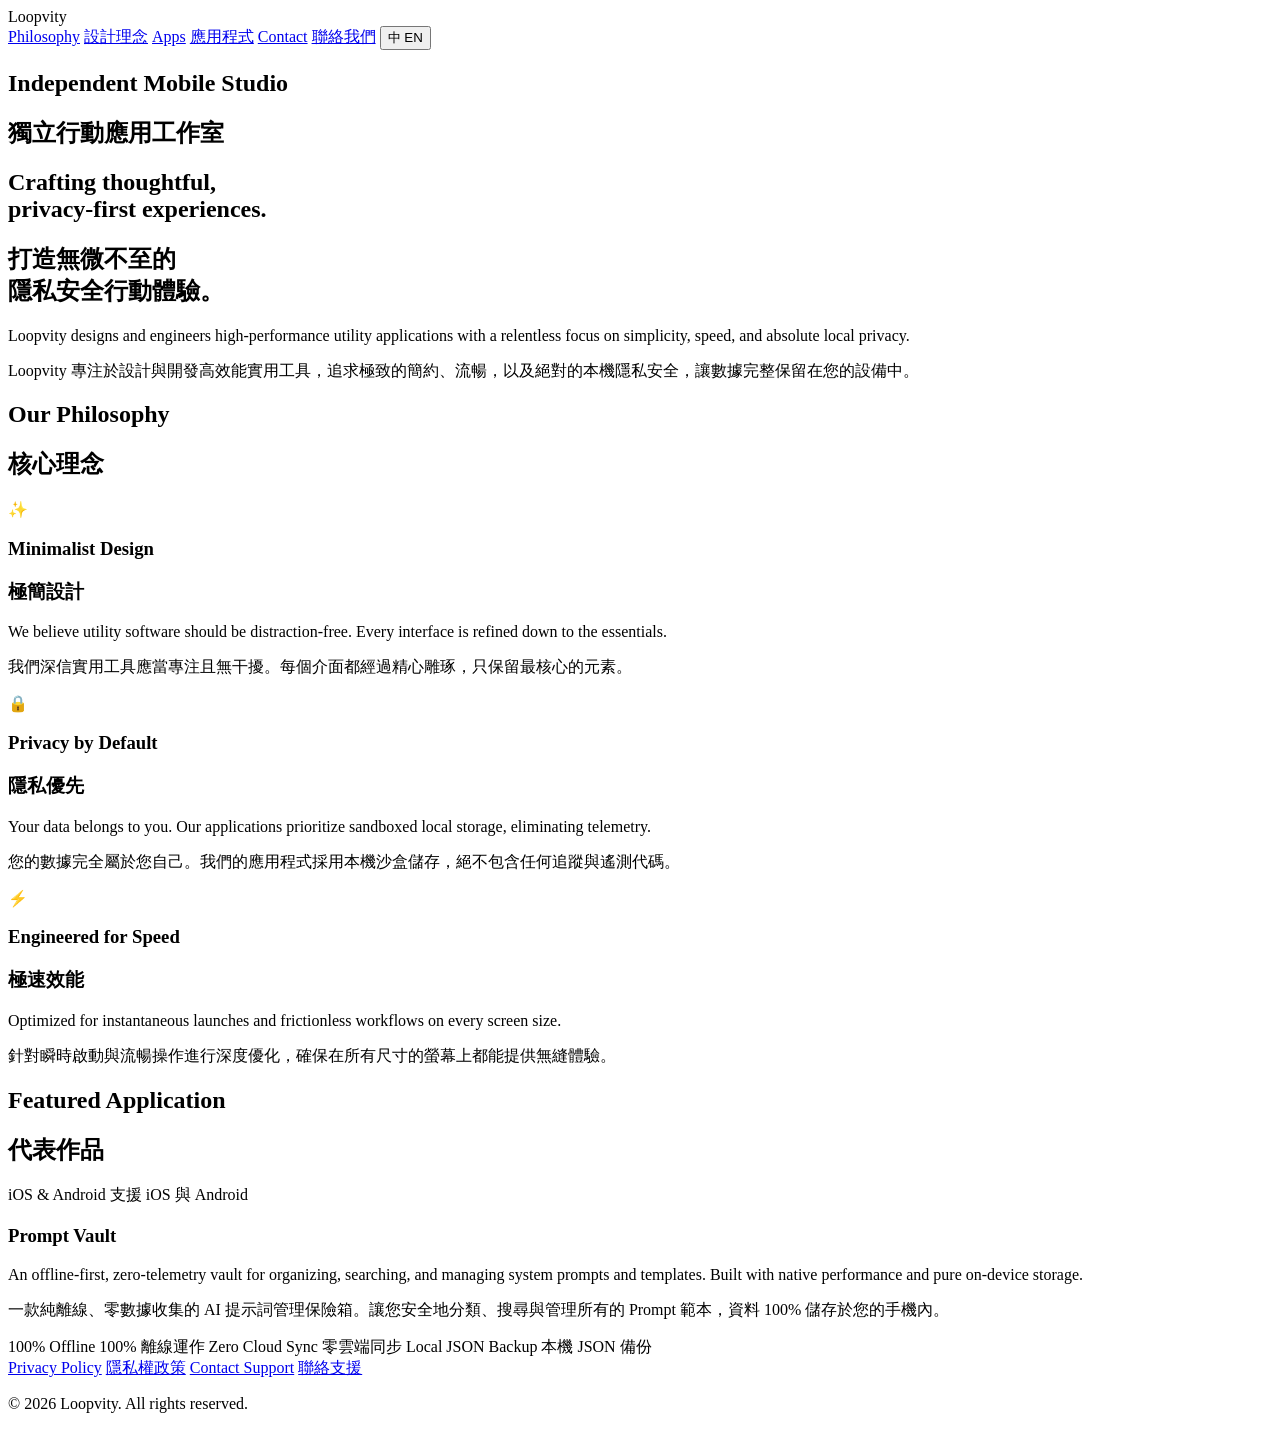
==== index.html @ d9388cd9 "index.html" ====
<!DOCTYPE html>
<html lang="en">
<head>
  <meta charset="UTF-8">
  <meta name="viewport" content="width=device-width, initial-scale=1.0">
  <title>Loopvity — Mobile Software Studio</title>
  <meta name="description" content="Loopvity is an independent software studio focused on privacy-first mobile applications.">
  <link rel="stylesheet" href="style.css">
</head>
<!-- 預設載入英文，JS 會接管切換邏輯 -->
<body class="lang-en">

  <!-- 頂部導航列 (毛玻璃效果) -->
  <header id="navbar">
    <div class="nav-container">
      <div class="brand">Loopvity</div>
      <div class="nav-links">
        <a href="#philosophy" class="en">Philosophy</a>
        <a href="#philosophy" class="zh">設計理念</a>
        
        <a href="#apps" class="en">Apps</a>
        <a href="#apps" class="zh">應用程式</a>
        
        <a href="#contact" class="en">Contact</a>
        <a href="#contact" class="zh">聯絡我們</a>
        
        <!-- 語言切換按鈕 -->
        <button id="langToggle" class="lang-btn">
          <span class="en">中</span>
          <span class="zh">EN</span>
        </button>
      </div>
    </div>
  </header>

  <!-- 主視覺區塊 (Hero Section) -->
  <section class="hero fade-in">
    <div class="hero-content">
      <h2 class="eyebrow en">Independent Mobile Studio</h2>
      <h2 class="eyebrow zh">獨立行動應用工作室</h2>
      
      <h1 class="title en">Crafting thoughtful,<br>privacy-first experiences.</h1>
      <h1 class="title zh">打造無微不至的<br>隱私安全行動體驗。</h1>
      
      <p class="subtitle en">Loopvity designs and engineers high-performance utility applications with a relentless focus on simplicity, speed, and absolute local privacy.</p>
      <p class="subtitle zh">Loopvity 專注於設計與開發高效能實用工具，追求極致的簡約、流暢，以及絕對的本機隱私安全，讓數據完整保留在您的設備中。</p>
    </div>
  </section>

  <!-- 核心理念 (Philosophy) -->
  <section id="philosophy" class="section bg-light">
    <div class="container fade-in">
      <h2 class="section-title en">Our Philosophy</h2>
      <h2 class="section-title zh">核心理念</h2>
      
      <div class="grid-3">
        <!-- 卡片 1 -->
        <div class="card">
          <div class="icon">✨</div>
          <h3 class="en">Minimalist Design</h3>
          <h3 class="zh">極簡設計</h3>
          <p class="en">We believe utility software should be distraction-free. Every interface is refined down to the essentials.</p>
          <p class="zh">我們深信實用工具應當專注且無干擾。每個介面都經過精心雕琢，只保留最核心的元素。</p>
        </div>
        <!-- 卡片 2 -->
        <div class="card">
          <div class="icon">🔒</div>
          <h3 class="en">Privacy by Default</h3>
          <h3 class="zh">隱私優先</h3>
          <p class="en">Your data belongs to you. Our applications prioritize sandboxed local storage, eliminating telemetry.</p>
          <p class="zh">您的數據完全屬於您自己。我們的應用程式採用本機沙盒儲存，絕不包含任何追蹤與遙測代碼。</p>
        </div>
        <!-- 卡片 3 -->
        <div class="card">
          <div class="icon">⚡</div>
          <h3 class="en">Engineered for Speed</h3>
          <h3 class="zh">極速效能</h3>
          <p class="en">Optimized for instantaneous launches and frictionless workflows on every screen size.</p>
          <p class="zh">針對瞬時啟動與流暢操作進行深度優化，確保在所有尺寸的螢幕上都能提供無縫體驗。</p>
        </div>
      </div>
    </div>
  </section>

  <!-- 特色產品 (Featured App) -->
  <section id="apps" class="section">
    <div class="container fade-in">
      <h2 class="section-title en">Featured Application</h2>
      <h2 class="section-title zh">代表作品</h2>
      
      <div class="app-showcase">
        <div class="app-info">
          <span class="app-badge en">iOS & Android</span>
          <span class="app-badge zh">支援 iOS 與 Android</span>
          
          <h3 class="app-name">Prompt Vault</h3>
          
          <p class="en">An offline-first, zero-telemetry vault for organizing, searching, and managing system prompts and templates. Built with native performance and pure on-device storage.</p>
          <p class="zh">一款純離線、零數據收集的 AI 提示詞管理保險箱。讓您安全地分類、搜尋與管理所有的 Prompt 範本，資料 100% 儲存於您的手機內。</p>
          
          <div class="feature-tags">
            <span class="tag en">100% Offline</span>
            <span class="tag zh">100% 離線運作</span>
            
            <span class="tag en">Zero Cloud Sync</span>
            <span class="tag zh">零雲端同步</span>
            
            <span class="tag en">Local JSON Backup</span>
            <span class="tag zh">本機 JSON 備份</span>
          </div>
        </div>
      </div>
    </div>
  </section>

  <!-- 頁尾 (Footer) -->
  <footer id="contact">
    <div class="container footer-content fade-in">
      <div class="footer-links">
        <a href="https://loopvity.github.io/prompt-vault-privacy/" class="en" target="_blank">Privacy Policy</a>
        <a href="https://loopvity.github.io/prompt-vault-privacy/" class="zh" target="_blank">隱私權政策</a>
        
        <a href="mailto:loopvity@gmail.com" class="en">Contact Support</a>
        <a href="mailto:loopvity@gmail.com" class="zh">聯絡支援</a>
      </div>
      <p class="copyright">&copy; 2026 Loopvity. All rights reserved.</p>
    </div>
  </footer>

  <script src="script.js"></script>
</body>
</html>
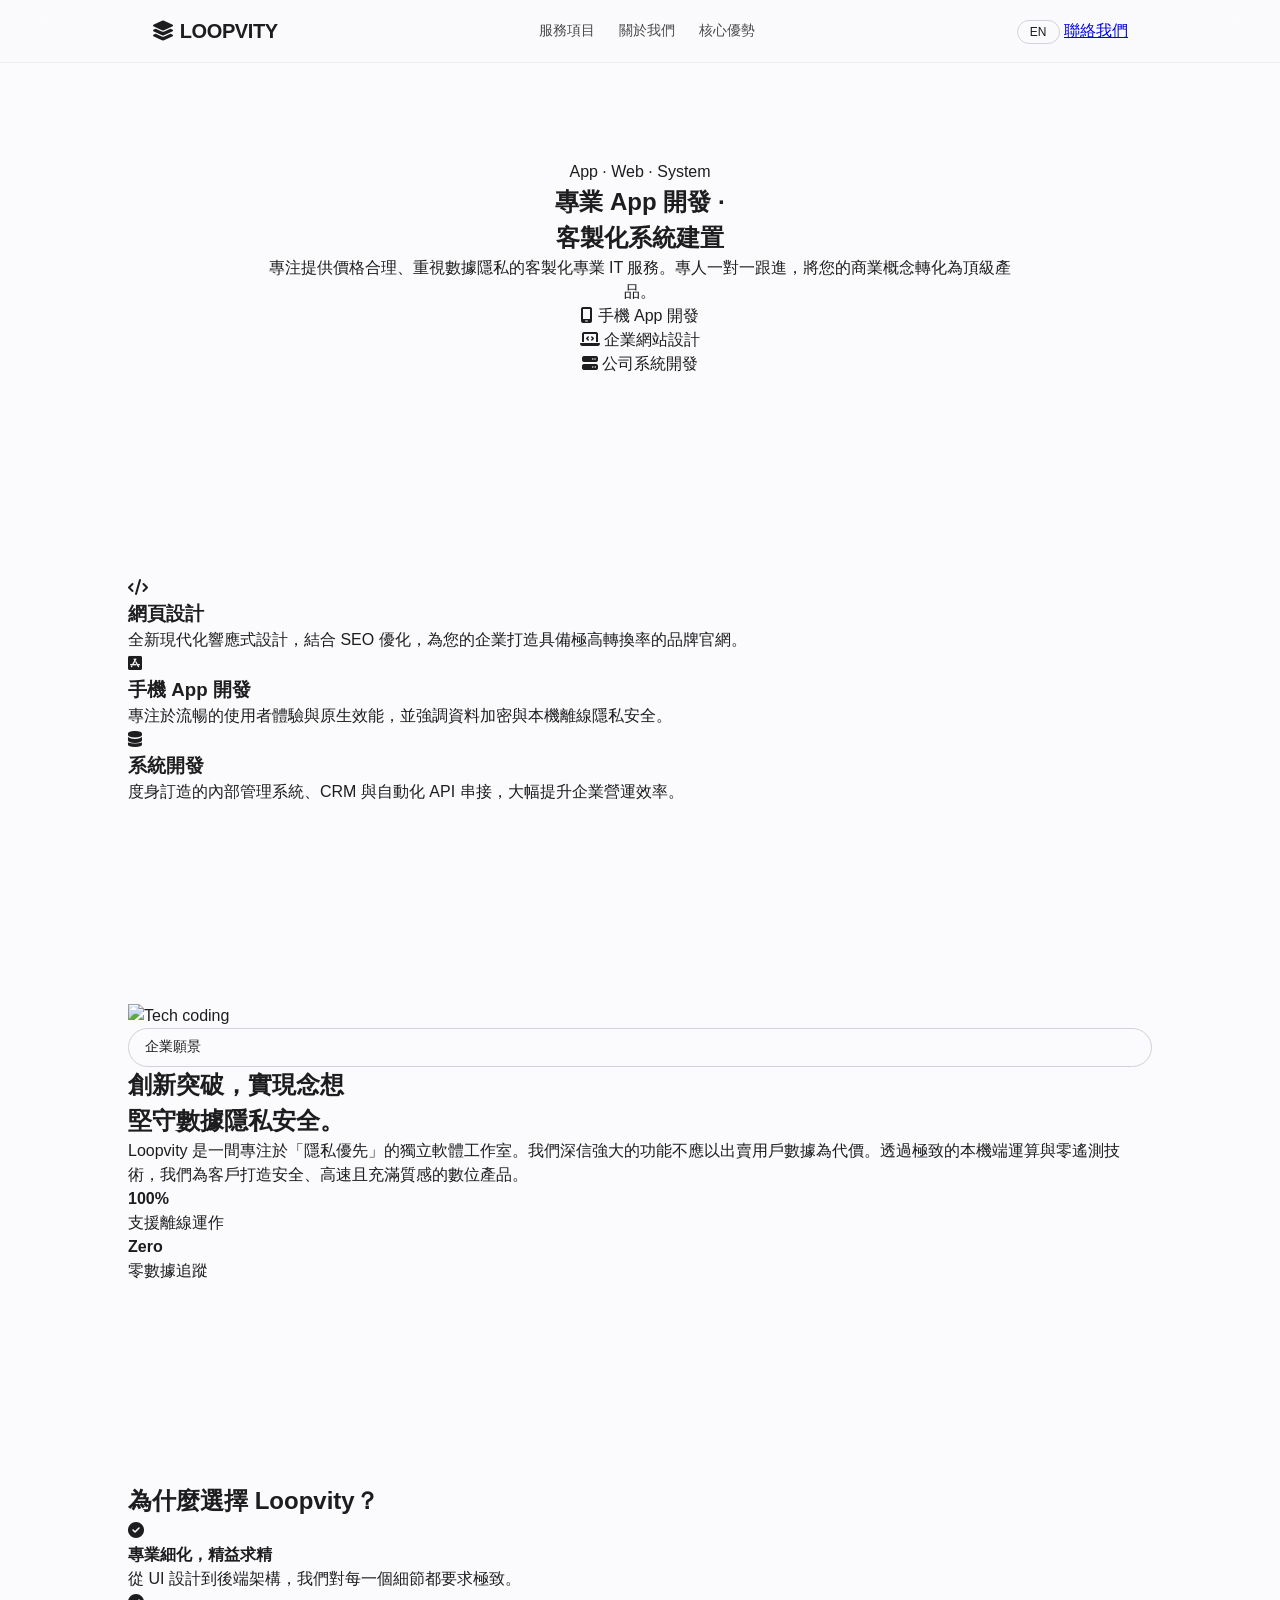
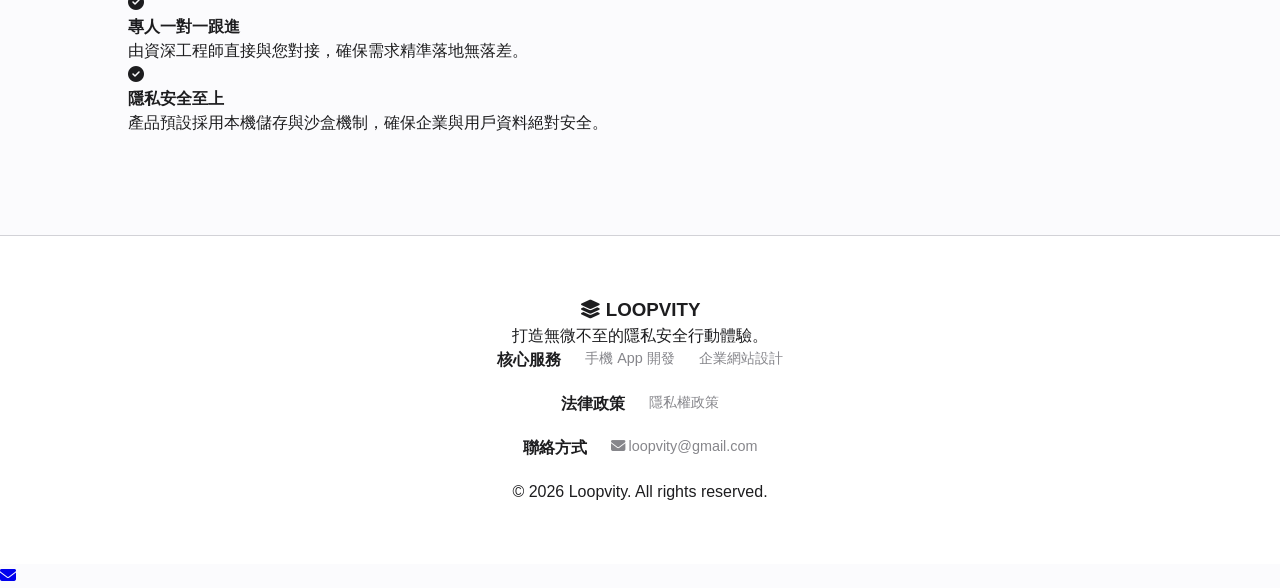
==== commit 5407c901: "index.html" ====
--- a/index.html
+++ b/index.html
@@ -3,129 +3,207 @@
 <head>
   <meta charset="UTF-8">
   <meta name="viewport" content="width=device-width, initial-scale=1.0">
-  <title>Loopvity — Mobile Software Studio</title>
-  <meta name="description" content="Loopvity is an independent software studio focused on privacy-first mobile applications.">
+  <title>Loopvity — Professional App & System Development</title>
+  <meta name="description" content="Loopvity focuses on privacy-first app development, web design, and system solutions.">
   <link rel="stylesheet" href="style.css">
+  <!-- 引入 FontAwesome 圖示 -->
+  <link rel="stylesheet" href="https://cdnjs.cloudflare.com/ajax/libs/font-awesome/6.4.0/css/all.min.css">
 </head>
-<!-- 預設載入英文，JS 會接管切換邏輯 -->
-<body class="lang-en">
-
-  <!-- 頂部導航列 (毛玻璃效果) -->
+<body class="lang-zh">
+
+  <!-- 頂部導航列 -->
   <header id="navbar">
     <div class="nav-container">
-      <div class="brand">Loopvity</div>
-      <div class="nav-links">
-        <a href="#philosophy" class="en">Philosophy</a>
-        <a href="#philosophy" class="zh">設計理念</a>
-        
-        <a href="#apps" class="en">Apps</a>
-        <a href="#apps" class="zh">應用程式</a>
-        
-        <a href="#contact" class="en">Contact</a>
-        <a href="#contact" class="zh">聯絡我們</a>
-        
-        <!-- 語言切換按鈕 -->
+      <div class="brand">
+        <span class="logo-icon"><i class="fa-solid fa-layer-group"></i></span>
+        LOOPVITY
+      </div>
+      <nav class="nav-links">
+        <a href="#services" class="en">Services</a>
+        <a href="#services" class="zh">服務項目</a>
+        <a href="#about" class="en">About</a>
+        <a href="#about" class="zh">關於我們</a>
+        <a href="#features" class="en">Why Us</a>
+        <a href="#features" class="zh">核心優勢</a>
+      </nav>
+      <div class="nav-actions">
         <button id="langToggle" class="lang-btn">
-          <span class="en">中</span>
+          <span class="en">中文</span>
           <span class="zh">EN</span>
         </button>
+        <a href="mailto:loopvity@gmail.com" class="cta-btn en">Contact Us</a>
+        <a href="mailto:loopvity@gmail.com" class="cta-btn zh">聯絡我們</a>
       </div>
     </div>
   </header>
 
-  <!-- 主視覺區塊 (Hero Section) -->
-  <section class="hero fade-in">
-    <div class="hero-content">
-      <h2 class="eyebrow en">Independent Mobile Studio</h2>
-      <h2 class="eyebrow zh">獨立行動應用工作室</h2>
+  <!-- 主視覺區 (Hero) -->
+  <section class="hero">
+    <div class="hero-overlay"></div>
+    <div class="hero-content fade-in">
+      <div class="hero-tag">App · Web · System</div>
+      <h1 class="en">App Development &<br>System Solutions</h1>
+      <h1 class="zh">專業 App 開發 ·<br>客製化系統建置</h1>
+      <p class="en">Providing reasonably priced, high-quality IT services. 100% privacy-focused, tailored for your business needs.</p>
+      <p class="zh">專注提供價格合理、重視數據隱私的客製化專業 IT 服務。專人一對一跟進，將您的商業概念轉化為頂級產品。</p>
       
-      <h1 class="title en">Crafting thoughtful,<br>privacy-first experiences.</h1>
-      <h1 class="title zh">打造無微不至的<br>隱私安全行動體驗。</h1>
-      
-      <p class="subtitle en">Loopvity designs and engineers high-performance utility applications with a relentless focus on simplicity, speed, and absolute local privacy.</p>
-      <p class="subtitle zh">Loopvity 專注於設計與開發高效能實用工具，追求極致的簡約、流暢，以及絕對的本機隱私安全，讓數據完整保留在您的設備中。</p>
-    </div>
-  </section>
-
-  <!-- 核心理念 (Philosophy) -->
-  <section id="philosophy" class="section bg-light">
+      <!-- 主視覺下方三個小圖標 -->
+      <div class="hero-icons">
+        <div class="h-icon-box">
+          <i class="fa-solid fa-mobile-screen"></i>
+          <span class="en">iOS / Android</span>
+          <span class="zh">手機 App 開發</span>
+        </div>
+        <div class="h-icon-box">
+          <i class="fa-solid fa-laptop-code"></i>
+          <span class="en">Web Design</span>
+          <span class="zh">企業網站設計</span>
+        </div>
+        <div class="h-icon-box">
+          <i class="fa-solid fa-server"></i>
+          <span class="en">System Dev</span>
+          <span class="zh">公司系統開發</span>
+        </div>
+      </div>
+    </div>
+  </section>
+
+  <!-- 三大服務卡片區 -->
+  <section id="services" class="section bg-gray">
     <div class="container fade-in">
-      <h2 class="section-title en">Our Philosophy</h2>
-      <h2 class="section-title zh">核心理念</h2>
-      
-      <div class="grid-3">
-        <!-- 卡片 1 -->
-        <div class="card">
-          <div class="icon">✨</div>
-          <h3 class="en">Minimalist Design</h3>
-          <h3 class="zh">極簡設計</h3>
-          <p class="en">We believe utility software should be distraction-free. Every interface is refined down to the essentials.</p>
-          <p class="zh">我們深信實用工具應當專注且無干擾。每個介面都經過精心雕琢，只保留最核心的元素。</p>
-        </div>
-        <!-- 卡片 2 -->
-        <div class="card">
-          <div class="icon">🔒</div>
-          <h3 class="en">Privacy by Default</h3>
-          <h3 class="zh">隱私優先</h3>
-          <p class="en">Your data belongs to you. Our applications prioritize sandboxed local storage, eliminating telemetry.</p>
-          <p class="zh">您的數據完全屬於您自己。我們的應用程式採用本機沙盒儲存，絕不包含任何追蹤與遙測代碼。</p>
-        </div>
-        <!-- 卡片 3 -->
-        <div class="card">
-          <div class="icon">⚡</div>
-          <h3 class="en">Engineered for Speed</h3>
-          <h3 class="zh">極速效能</h3>
-          <p class="en">Optimized for instantaneous launches and frictionless workflows on every screen size.</p>
-          <p class="zh">針對瞬時啟動與流暢操作進行深度優化，確保在所有尺寸的螢幕上都能提供無縫體驗。</p>
-        </div>
-      </div>
-    </div>
-  </section>
-
-  <!-- 特色產品 (Featured App) -->
-  <section id="apps" class="section">
+      <div class="services-grid">
+        <div class="service-card">
+          <div class="s-icon"><i class="fa-solid fa-code"></i></div>
+          <h3 class="en">Web Design</h3>
+          <h3 class="zh">網頁設計</h3>
+          <p class="en">Modern, responsive, and SEO-optimized corporate websites to boost your brand identity.</p>
+          <p class="zh">全新現代化響應式設計，結合 SEO 優化，為您的企業打造具備極高轉換率的品牌官網。</p>
+        </div>
+        <div class="service-card active">
+          <div class="s-icon"><i class="fa-brands fa-app-store-ios"></i></div>
+          <h3 class="en">App Development</h3>
+          <h3 class="zh">手機 App 開發</h3>
+          <p class="en">Native and cross-platform mobile applications prioritizing speed, UX, and offline privacy.</p>
+          <p class="zh">專注於流暢的使用者體驗與原生效能，並強調資料加密與本機離線隱私安全。</p>
+        </div>
+        <div class="service-card">
+          <div class="s-icon"><i class="fa-solid fa-database"></i></div>
+          <h3 class="en">System Dev</h3>
+          <h3 class="zh">系統開發</h3>
+          <p class="en">Custom backend systems, CRM, and API integrations to streamline your operations.</p>
+          <p class="zh">度身訂造的內部管理系統、CRM 與自動化 API 串接，大幅提升企業營運效率。</p>
+        </div>
+      </div>
+    </div>
+  </section>
+
+  <!-- 關於我們 (左圖右文) -->
+  <section id="about" class="section">
+    <div class="container split-layout fade-in">
+      <div class="split-image">
+        <!-- 使用 Unsplash 佔位圖模擬科技感背景 -->
+        <img src="https://images.unsplash.com/photo-1555066931-4365d14bab8c?ixlib=rb-4.0.3&auto=format&fit=crop&w=800&q=80" alt="Tech coding">
+      </div>
+      <div class="split-text">
+        <div class="tag en">Our Vision</div>
+        <div class="tag zh">企業願景</div>
+        <h2 class="en">Innovating for the Future,<br>Securing Your Data.</h2>
+        <h2 class="zh">創新突破，實現念想<br>堅守數據隱私安全。</h2>
+        <p class="en">Loopvity is an independent studio dedicated to crafting software that respects users. We build robust architectures that keep data strictly on-device, offering a zero-telemetry environment without sacrificing functionality.</p>
+        <p class="zh">Loopvity 是一間專注於「隱私優先」的獨立軟體工作室。我們深信強大的功能不應以出賣用戶數據為代價。透過極致的本機端運算與零遙測技術，我們為客戶打造安全、高速且充滿質感的數位產品。</p>
+        
+        <div class="stats-row">
+          <div class="stat">
+            <h4>100%</h4>
+            <span class="en">Offline Capable</span>
+            <span class="zh">支援離線運作</span>
+          </div>
+          <div class="stat">
+            <h4>Zero</h4>
+            <span class="en">Telemetry</span>
+            <span class="zh">零數據追蹤</span>
+          </div>
+        </div>
+      </div>
+    </div>
+  </section>
+
+  <!-- 為什麼選擇我們 -->
+  <section id="features" class="section bg-gray">
     <div class="container fade-in">
-      <h2 class="section-title en">Featured Application</h2>
-      <h2 class="section-title zh">代表作品</h2>
-      
-      <div class="app-showcase">
-        <div class="app-info">
-          <span class="app-badge en">iOS & Android</span>
-          <span class="app-badge zh">支援 iOS 與 Android</span>
-          
-          <h3 class="app-name">Prompt Vault</h3>
-          
-          <p class="en">An offline-first, zero-telemetry vault for organizing, searching, and managing system prompts and templates. Built with native performance and pure on-device storage.</p>
-          <p class="zh">一款純離線、零數據收集的 AI 提示詞管理保險箱。讓您安全地分類、搜尋與管理所有的 Prompt 範本，資料 100% 儲存於您的手機內。</p>
-          
-          <div class="feature-tags">
-            <span class="tag en">100% Offline</span>
-            <span class="tag zh">100% 離線運作</span>
-            
-            <span class="tag en">Zero Cloud Sync</span>
-            <span class="tag zh">零雲端同步</span>
-            
-            <span class="tag en">Local JSON Backup</span>
-            <span class="tag zh">本機 JSON 備份</span>
-          </div>
-        </div>
-      </div>
-    </div>
-  </section>
-
-  <!-- 頁尾 (Footer) -->
-  <footer id="contact">
-    <div class="container footer-content fade-in">
+      <div class="section-header">
+        <h2 class="en">Why Choose Loopvity?</h2>
+        <h2 class="zh">為什麼選擇 Loopvity？</h2>
+      </div>
+      <div class="features-list">
+        <div class="feature-item">
+          <i class="fa-solid fa-check-circle"></i>
+          <div>
+            <h4 class="en">Professional Specialization</h4>
+            <h4 class="zh">專業細化，精益求精</h4>
+            <p class="en">Every pixel and line of code is meticulously crafted.</p>
+            <p class="zh">從 UI 設計到後端架構，我們對每一個細節都要求極致。</p>
+          </div>
+        </div>
+        <div class="feature-item">
+          <i class="fa-solid fa-check-circle"></i>
+          <div>
+            <h4 class="en">Dedicated Support</h4>
+            <h4 class="zh">專人一對一跟進</h4>
+            <p class="en">Direct communication with developers, no middleman.</p>
+            <p class="zh">由資深工程師直接與您對接，確保需求精準落地無落差。</p>
+          </div>
+        </div>
+        <div class="feature-item">
+          <i class="fa-solid fa-check-circle"></i>
+          <div>
+            <h4 class="en">Privacy First</h4>
+            <h4 class="zh">隱私安全至上</h4>
+            <p class="en">Strictly adhering to zero-data collection principles.</p>
+            <p class="zh">產品預設採用本機儲存與沙盒機制，確保企業與用戶資料絕對安全。</p>
+          </div>
+        </div>
+      </div>
+    </div>
+  </section>
+
+  <!-- 深色頁尾 -->
+  <footer>
+    <div class="container footer-grid">
+      <div class="footer-brand">
+        <h3><i class="fa-solid fa-layer-group"></i> LOOPVITY</h3>
+        <p class="en">Crafting thoughtful, privacy-first mobile experiences.</p>
+        <p class="zh">打造無微不至的隱私安全行動體驗。</p>
+      </div>
       <div class="footer-links">
-        <a href="https://loopvity.github.io/prompt-vault-privacy/" class="en" target="_blank">Privacy Policy</a>
-        <a href="https://loopvity.github.io/prompt-vault-privacy/" class="zh" target="_blank">隱私權政策</a>
-        
-        <a href="mailto:loopvity@gmail.com" class="en">Contact Support</a>
-        <a href="mailto:loopvity@gmail.com" class="zh">聯絡支援</a>
-      </div>
-      <p class="copyright">&copy; 2026 Loopvity. All rights reserved.</p>
+        <h4 class="en">Services</h4>
+        <h4 class="zh">核心服務</h4>
+        <a href="#services" class="en">App Development</a>
+        <a href="#services" class="zh">手機 App 開發</a>
+        <a href="#services" class="en">Web Design</a>
+        <a href="#services" class="zh">企業網站設計</a>
+      </div>
+      <div class="footer-links">
+        <h4 class="en">Legal</h4>
+        <h4 class="zh">法律政策</h4>
+        <a href="https://loopvity.github.io/prompt-vault-privacy/" target="_blank" class="en">Privacy Policy</a>
+        <a href="https://loopvity.github.io/prompt-vault-privacy/" target="_blank" class="zh">隱私權政策</a>
+      </div>
+      <div class="footer-links">
+        <h4 class="en">Contact</h4>
+        <h4 class="zh">聯絡方式</h4>
+        <a href="mailto:loopvity@gmail.com"><i class="fa-solid fa-envelope"></i> loopvity@gmail.com</a>
+      </div>
+    </div>
+    <div class="footer-bottom">
+      <p>&copy; 2026 Loopvity. All rights reserved.</p>
     </div>
   </footer>
+
+  <!-- 浮動聯絡按鈕 (WhatsApp 風格) -->
+  <a href="mailto:loopvity@gmail.com" class="floating-btn" title="Contact Us">
+    <i class="fa-solid fa-envelope"></i>
+  </a>
 
   <script src="script.js"></script>
 </body>
--- a/style.css
+++ b/style.css
@@ -0,0 +1,289 @@
+/* --- 變數與基礎設定 --- */
+:root {
+  --bg-color: #fbfbfd;
+  --bg-light: #ffffff;
+  --text-primary: #1d1d1f;
+  --text-secondary: #86868b;
+  --accent-color: #0071e3;
+  --border-color: #d2d2d7;
+  --card-shadow: 0 4px 24px rgba(0, 0, 0, 0.04);
+  --max-width: 1024px;
+}
+
+* {
+  box-sizing: border-box;
+  margin: 0;
+  padding: 0;
+}
+
+body {
+  background-color: var(--bg-color);
+  color: var(--text-primary);
+  font-family: -apple-system, BlinkMacSystemFont, "SF Pro Display", "SF Pro Text", "Helvetica Neue", Helvetica, Arial, sans-serif;
+  -webkit-font-smoothing: antialiased;
+  line-height: 1.5;
+  overflow-x: hidden;
+}
+
+/* --- 雙語顯示邏輯 (核心) --- */
+/* 當 body 擁有 .lang-en 類別時，隱藏所有 .zh 元素 */
+body.lang-en .zh { display: none !important; }
+/* 當 body 擁有 .lang-zh 類別時，隱藏所有 .en 元素 */
+body.lang-zh .en { display: none !important; }
+
+/* --- 導航列 (毛玻璃) --- */
+header {
+  position: fixed;
+  top: 0;
+  width: 100%;
+  z-index: 100;
+  background: rgba(251, 251, 253, 0.8);
+  backdrop-filter: blur(20px);
+  -webkit-backdrop-filter: blur(20px);
+  border-bottom: 1px solid rgba(0, 0, 0, 0.05);
+  transition: background 0.3s;
+}
+
+.nav-container {
+  max-width: var(--max-width);
+  margin: 0 auto;
+  padding: 16px 24px;
+  display: flex;
+  justify-content: space-between;
+  align-items: center;
+}
+
+.brand {
+  font-size: 1.25rem;
+  font-weight: 600;
+  letter-spacing: -0.02em;
+}
+
+.nav-links {
+  display: flex;
+  align-items: center;
+  gap: 24px;
+}
+
+.nav-links a {
+  color: var(--text-primary);
+  text-decoration: none;
+  font-size: 0.85rem;
+  opacity: 0.8;
+  transition: opacity 0.2s;
+}
+
+.nav-links a:hover {
+  opacity: 1;
+}
+
+.lang-btn {
+  background: none;
+  border: 1px solid var(--border-color);
+  border-radius: 20px;
+  padding: 4px 12px;
+  font-size: 0.75rem;
+  cursor: pointer;
+  color: var(--text-primary);
+  transition: all 0.2s;
+}
+
+.lang-btn:hover {
+  background: var(--text-primary);
+  color: #fff;
+}
+
+/* --- 主視覺區 (Hero) --- */
+.hero {
+  padding: 160px 24px 100px;
+  text-align: center;
+  max-width: 800px;
+  margin: 0 auto;
+}
+
+.eyebrow {
+  font-size: 0.85rem;
+  font-weight: 600;
+  text-transform: uppercase;
+  letter-spacing: 0.05em;
+  color: var(--text-secondary);
+  margin-bottom: 16px;
+}
+
+.title {
+  font-size: 3.5rem;
+  font-weight: 700;
+  letter-spacing: -0.04em;
+  line-height: 1.1;
+  margin-bottom: 24px;
+}
+
+.subtitle {
+  font-size: 1.25rem;
+  color: var(--text-secondary);
+  font-weight: 400;
+  max-width: 640px;
+  margin: 0 auto;
+}
+
+/* --- 共用區塊設定 --- */
+.section {
+  padding: 100px 24px;
+}
+
+.bg-light {
+  background-color: var(--bg-light);
+}
+
+.container {
+  max-width: var(--max-width);
+  margin: 0 auto;
+}
+
+.section-title {
+  text-align: center;
+  font-size: 2.5rem;
+  font-weight: 600;
+  letter-spacing: -0.02em;
+  margin-bottom: 60px;
+}
+
+/* --- 卡片網格 (Philosophy) --- */
+.grid-3 {
+  display: grid;
+  grid-template-columns: repeat(auto-fit, minmax(280px, 1fr));
+  gap: 24px;
+}
+
+.card {
+  background: var(--bg-color);
+  padding: 40px 32px;
+  border-radius: 24px;
+  text-align: left;
+  border: 1px solid transparent;
+  transition: transform 0.3s, box-shadow 0.3s;
+}
+
+.card:hover {
+  transform: translateY(-4px);
+  box-shadow: var(--card-shadow);
+  border: 1px solid var(--border-color);
+  background: var(--bg-light);
+}
+
+.card .icon {
+  font-size: 2rem;
+  margin-bottom: 16px;
+}
+
+.card h3 {
+  font-size: 1.25rem;
+  margin-bottom: 12px;
+}
+
+.card p {
+  color: var(--text-secondary);
+  font-size: 0.95rem;
+}
+
+/* --- 代表作品 (Featured App) --- */
+.app-showcase {
+  background: var(--bg-light);
+  border-radius: 32px;
+  padding: 60px;
+  box-shadow: var(--card-shadow);
+  display: flex;
+  justify-content: space-between;
+  align-items: center;
+  border: 1px solid rgba(0,0,0,0.02);
+}
+
+.app-badge {
+  display: inline-block;
+  font-size: 0.75rem;
+  font-weight: 600;
+  color: var(--accent-color);
+  background: rgba(0, 113, 227, 0.1);
+  padding: 4px 12px;
+  border-radius: 20px;
+  margin-bottom: 16px;
+}
+
+.app-name {
+  font-size: 2.5rem;
+  font-weight: 700;
+  letter-spacing: -0.02em;
+  margin-bottom: 20px;
+}
+
+.app-info p {
+  font-size: 1.15rem;
+  color: var(--text-secondary);
+  max-width: 600px;
+  margin-bottom: 32px;
+}
+
+.feature-tags {
+  display: flex;
+  gap: 12px;
+  flex-wrap: wrap;
+}
+
+.tag {
+  font-size: 0.85rem;
+  padding: 8px 16px;
+  border: 1px solid var(--border-color);
+  border-radius: 20px;
+  color: var(--text-primary);
+  background: var(--bg-color);
+}
+
+/* --- 頁尾 --- */
+footer {
+  padding: 60px 24px;
+  text-align: center;
+  border-top: 1px solid var(--border-color);
+  background: var(--bg-light);
+}
+
+.footer-links {
+  margin-bottom: 20px;
+  display: flex;
+  justify-content: center;
+  gap: 24px;
+}
+
+.footer-links a {
+  color: var(--text-secondary);
+  text-decoration: none;
+  font-size: 0.9rem;
+  transition: color 0.2s;
+}
+
+.footer-links a:hover {
+  color: var(--text-primary);
+}
+
+.copyright {
+  color: var(--text-secondary);
+  font-size: 0.8rem;
+}
+
+/* --- 動畫效果 --- */
+.fade-in {
+  opacity: 0;
+  transform: translateY(30px);
+  transition: opacity 0.8s ease-out, transform 0.8s ease-out;
+}
+
+.fade-in.visible {
+  opacity: 1;
+  transform: translateY(0);
+}
+
+/* --- 手機版響應式 --- */
+@media (max-width: 768px) {
+  .title { font-size: 2.5rem; }
+  .app-showcase { padding: 40px 24px; }
+  .app-name { font-size: 2rem; }
+}
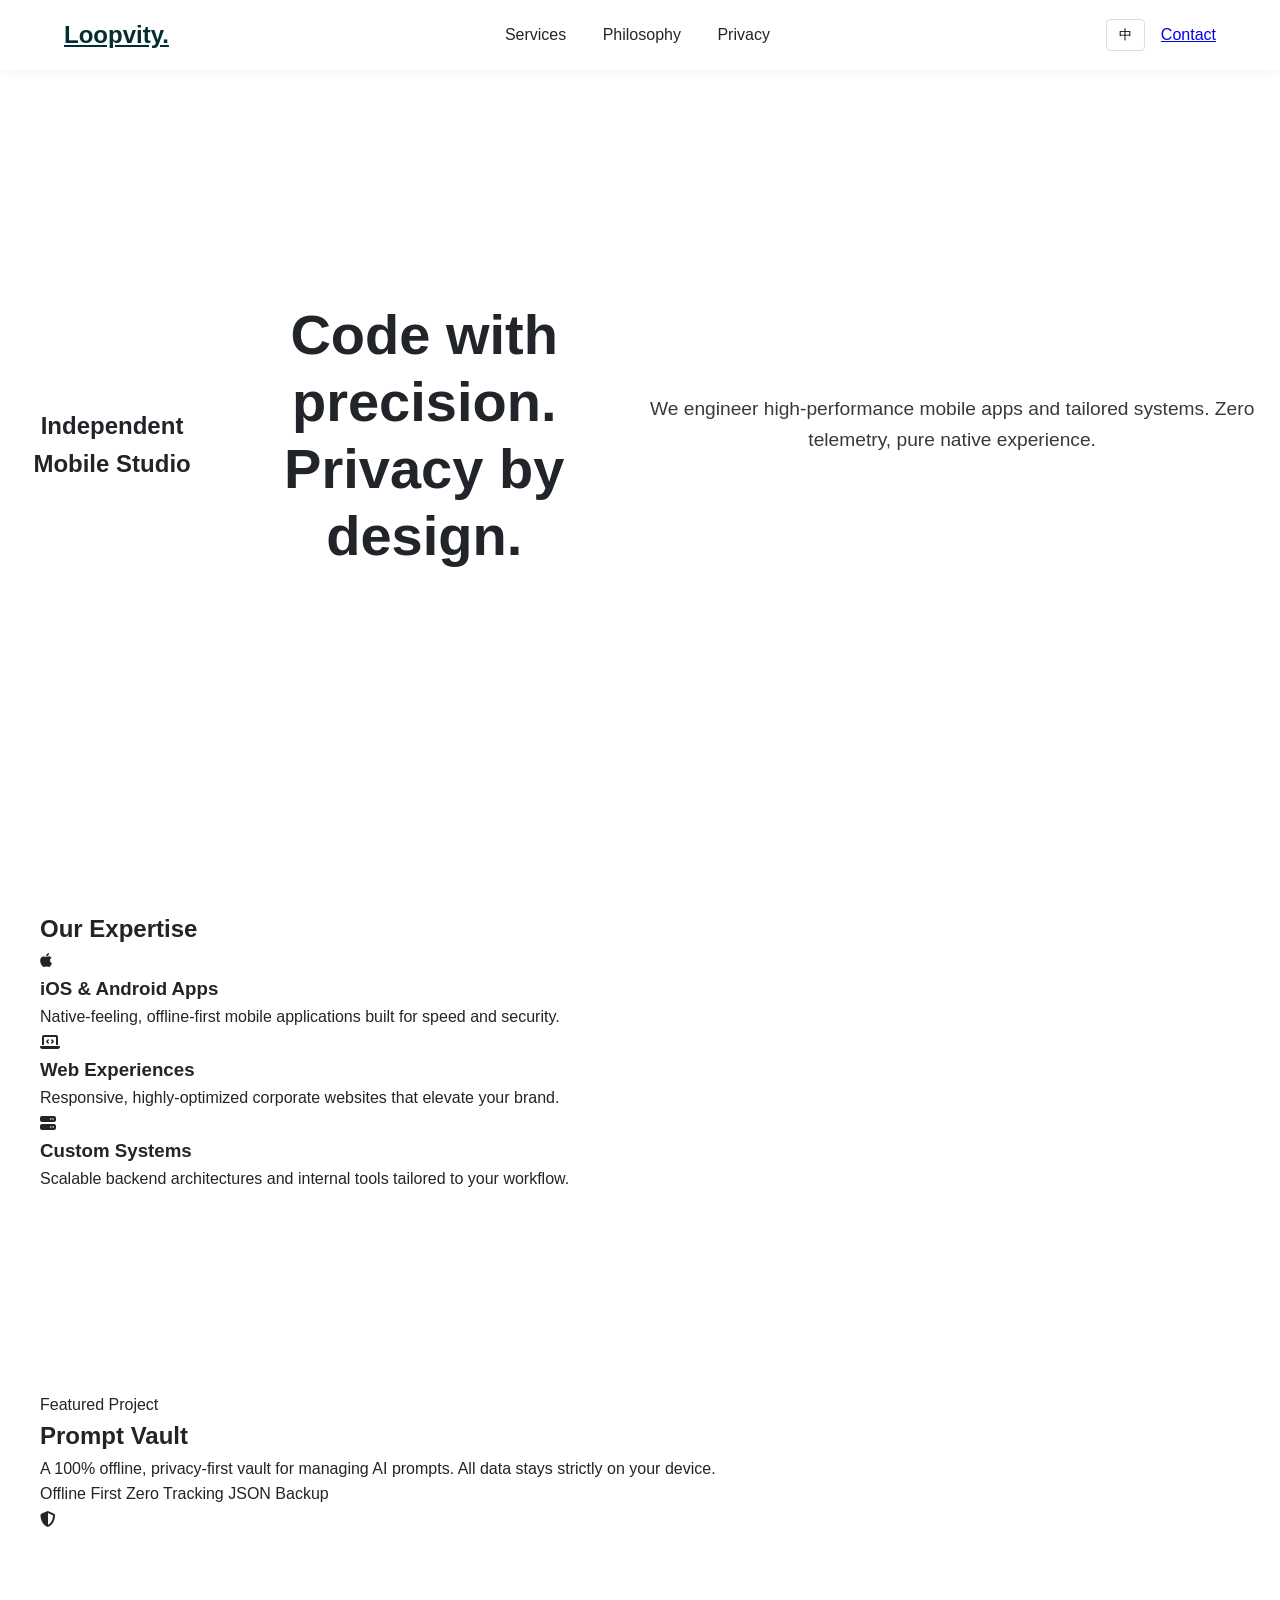
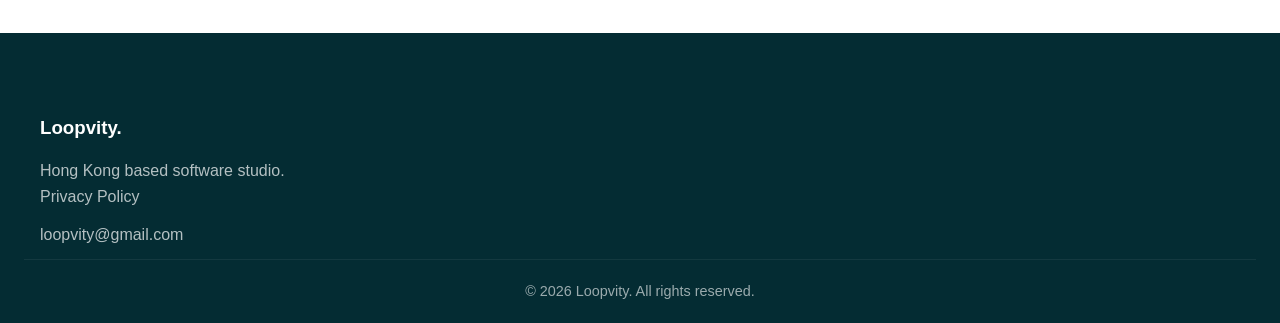
==== commit ea7b73ac: "index.html" ====
--- a/index.html
+++ b/index.html
@@ -3,196 +3,116 @@
 <head>
   <meta charset="UTF-8">
   <meta name="viewport" content="width=device-width, initial-scale=1.0">
-  <title>Loopvity — Professional App & System Development</title>
-  <meta name="description" content="Loopvity focuses on privacy-first app development, web design, and system solutions.">
+  <title>Loopvity — Privacy-First App Studio</title>
+  <meta name="description" content="Loopvity crafts high-performance, privacy-first mobile applications and systems.">
   <link rel="stylesheet" href="style.css">
-  <!-- 引入 FontAwesome 圖示 -->
+  <!-- 引入極簡圖示庫 -->
   <link rel="stylesheet" href="https://cdnjs.cloudflare.com/ajax/libs/font-awesome/6.4.0/css/all.min.css">
 </head>
-<body class="lang-zh">
+<body class="lang-en">
 
-  <!-- 頂部導航列 -->
-  <header id="navbar">
+  <!-- 毛玻璃導航列 -->
+  <header>
     <div class="nav-container">
-      <div class="brand">
-        <span class="logo-icon"><i class="fa-solid fa-layer-group"></i></span>
-        LOOPVITY
-      </div>
-      <nav class="nav-links">
+      <a href="#" class="brand">Loopvity.</a>
+      <div class="nav-links">
         <a href="#services" class="en">Services</a>
         <a href="#services" class="zh">服務項目</a>
-        <a href="#about" class="en">About</a>
-        <a href="#about" class="zh">關於我們</a>
-        <a href="#features" class="en">Why Us</a>
-        <a href="#features" class="zh">核心優勢</a>
-      </nav>
+        <a href="#philosophy" class="en">Philosophy</a>
+        <a href="#philosophy" class="zh">設計理念</a>
+        <a href="https://loopvity.github.io/prompt-vault-privacy/" target="_blank" class="en">Privacy</a>
+        <a href="https://loopvity.github.io/prompt-vault-privacy/" target="_blank" class="zh">隱私政策</a>
+      </div>
       <div class="nav-actions">
         <button id="langToggle" class="lang-btn">
-          <span class="en">中文</span>
+          <span class="en">中</span>
           <span class="zh">EN</span>
         </button>
-        <a href="mailto:loopvity@gmail.com" class="cta-btn en">Contact Us</a>
-        <a href="mailto:loopvity@gmail.com" class="cta-btn zh">聯絡我們</a>
+        <a href="mailto:loopvity@gmail.com" class="contact-btn en">Contact</a>
+        <a href="mailto:loopvity@gmail.com" class="contact-btn zh">聯絡我們</a>
       </div>
     </div>
   </header>
 
-  <!-- 主視覺區 (Hero) -->
-  <section class="hero">
-    <div class="hero-overlay"></div>
-    <div class="hero-content fade-in">
-      <div class="hero-tag">App · Web · System</div>
-      <h1 class="en">App Development &<br>System Solutions</h1>
-      <h1 class="zh">專業 App 開發 ·<br>客製化系統建置</h1>
-      <p class="en">Providing reasonably priced, high-quality IT services. 100% privacy-focused, tailored for your business needs.</p>
-      <p class="zh">專注提供價格合理、重視數據隱私的客製化專業 IT 服務。專人一對一跟進，將您的商業概念轉化為頂級產品。</p>
+  <!-- 主視覺 (Hero) -->
+  <section class="hero fade-in">
+    <h2 class="hero-eyebrow en">Independent Mobile Studio</h2>
+    <h2 class="hero-eyebrow zh">獨立行動應用工作室</h2>
+    
+    <h1 class="hero-title en">Code with precision.<br>Privacy by design.</h1>
+    <h1 class="hero-title zh">極致細節雕琢，<br>捍衛數據隱私。</h1>
+    
+    <p class="hero-subtitle en">We engineer high-performance mobile apps and tailored systems. Zero telemetry, pure native experience.</p>
+    <p class="hero-subtitle zh">我們專注開發高效能手機 App 與企業系統。秉持零數據收集原則，提供最純粹的原生流暢體驗。</p>
+  </section>
+
+  <!-- 核心服務 (Services) -->
+  <section id="services" class="section bg-light">
+    <div class="container fade-in">
+      <h2 class="section-title en">Our Expertise</h2>
+      <h2 class="section-title zh">專業領域</h2>
       
-      <!-- 主視覺下方三個小圖標 -->
-      <div class="hero-icons">
-        <div class="h-icon-box">
-          <i class="fa-solid fa-mobile-screen"></i>
-          <span class="en">iOS / Android</span>
-          <span class="zh">手機 App 開發</span>
+      <div class="grid-3">
+        <div class="apple-card">
+          <i class="fa-brands fa-apple icon"></i>
+          <h3 class="en">iOS & Android Apps</h3>
+          <h3 class="zh">雙平台 App 開發</h3>
+          <p class="en">Native-feeling, offline-first mobile applications built for speed and security.</p>
+          <p class="zh">專注於流暢手感與離線架構，打造兼具速度與絕對安全的原生級行動應用。</p>
         </div>
-        <div class="h-icon-box">
-          <i class="fa-solid fa-laptop-code"></i>
-          <span class="en">Web Design</span>
-          <span class="zh">企業網站設計</span>
+        <div class="apple-card">
+          <i class="fa-solid fa-laptop-code icon"></i>
+          <h3 class="en">Web Experiences</h3>
+          <h3 class="zh">現代化網頁設計</h3>
+          <p class="en">Responsive, highly-optimized corporate websites that elevate your brand.</p>
+          <p class="zh">採用最新前端技術，為您的企業量身打造具備極高轉換率與質感的品牌官網。</p>
         </div>
-        <div class="h-icon-box">
-          <i class="fa-solid fa-server"></i>
-          <span class="en">System Dev</span>
-          <span class="zh">公司系統開發</span>
+        <div class="apple-card">
+          <i class="fa-solid fa-server icon"></i>
+          <h3 class="en">Custom Systems</h3>
+          <h3 class="zh">企業系統建置</h3>
+          <p class="en">Scalable backend architectures and internal tools tailored to your workflow.</p>
+          <p class="zh">度身訂造的內部管理系統與自動化架構，大幅提升團隊營運效率。</p>
         </div>
       </div>
     </div>
   </section>
 
-  <!-- 三大服務卡片區 -->
-  <section id="services" class="section bg-gray">
+  <!-- 代表作 (Featured App) -->
+  <section id="philosophy" class="section">
     <div class="container fade-in">
-      <div class="services-grid">
-        <div class="service-card">
-          <div class="s-icon"><i class="fa-solid fa-code"></i></div>
-          <h3 class="en">Web Design</h3>
-          <h3 class="zh">網頁設計</h3>
-          <p class="en">Modern, responsive, and SEO-optimized corporate websites to boost your brand identity.</p>
-          <p class="zh">全新現代化響應式設計，結合 SEO 優化，為您的企業打造具備極高轉換率的品牌官網。</p>
+      <div class="featured-box">
+        <div class="featured-text">
+          <span class="badge en">Featured Project</span>
+          <span class="badge zh">代表作品</span>
+          <h2>Prompt Vault</h2>
+          <p class="en">A 100% offline, privacy-first vault for managing AI prompts. All data stays strictly on your device.</p>
+          <p class="zh">一款 100% 離線運作的 AI 提示詞管理保險箱。零雲端同步、零數據追蹤，所有資料絕對保留在您的設備中。</p>
+          <div class="tags">
+            <span>Offline First</span>
+            <span>Zero Tracking</span>
+            <span>JSON Backup</span>
+          </div>
         </div>
-        <div class="service-card active">
-          <div class="s-icon"><i class="fa-brands fa-app-store-ios"></i></div>
-          <h3 class="en">App Development</h3>
-          <h3 class="zh">手機 App 開發</h3>
-          <p class="en">Native and cross-platform mobile applications prioritizing speed, UX, and offline privacy.</p>
-          <p class="zh">專注於流暢的使用者體驗與原生效能，並強調資料加密與本機離線隱私安全。</p>
-        </div>
-        <div class="service-card">
-          <div class="s-icon"><i class="fa-solid fa-database"></i></div>
-          <h3 class="en">System Dev</h3>
-          <h3 class="zh">系統開發</h3>
-          <p class="en">Custom backend systems, CRM, and API integrations to streamline your operations.</p>
-          <p class="zh">度身訂造的內部管理系統、CRM 與自動化 API 串接，大幅提升企業營運效率。</p>
+        <div class="featured-icon">
+          <i class="fa-solid fa-shield-halved"></i>
         </div>
       </div>
     </div>
   </section>
 
-  <!-- 關於我們 (左圖右文) -->
-  <section id="about" class="section">
-    <div class="container split-layout fade-in">
-      <div class="split-image">
-        <!-- 使用 Unsplash 佔位圖模擬科技感背景 -->
-        <img src="https://images.unsplash.com/photo-1555066931-4365d14bab8c?ixlib=rb-4.0.3&auto=format&fit=crop&w=800&q=80" alt="Tech coding">
-      </div>
-      <div class="split-text">
-        <div class="tag en">Our Vision</div>
-        <div class="tag zh">企業願景</div>
-        <h2 class="en">Innovating for the Future,<br>Securing Your Data.</h2>
-        <h2 class="zh">創新突破，實現念想<br>堅守數據隱私安全。</h2>
-        <p class="en">Loopvity is an independent studio dedicated to crafting software that respects users. We build robust architectures that keep data strictly on-device, offering a zero-telemetry environment without sacrificing functionality.</p>
-        <p class="zh">Loopvity 是一間專注於「隱私優先」的獨立軟體工作室。我們深信強大的功能不應以出賣用戶數據為代價。透過極致的本機端運算與零遙測技術，我們為客戶打造安全、高速且充滿質感的數位產品。</p>
-        
-        <div class="stats-row">
-          <div class="stat">
-            <h4>100%</h4>
-            <span class="en">Offline Capable</span>
-            <span class="zh">支援離線運作</span>
-          </div>
-          <div class="stat">
-            <h4>Zero</h4>
-            <span class="en">Telemetry</span>
-            <span class="zh">零數據追蹤</span>
-          </div>
-        </div>
-      </div>
-    </div>
-  </section>
-
-  <!-- 為什麼選擇我們 -->
-  <section id="features" class="section bg-gray">
-    <div class="container fade-in">
-      <div class="section-header">
-        <h2 class="en">Why Choose Loopvity?</h2>
-        <h2 class="zh">為什麼選擇 Loopvity？</h2>
-      </div>
-      <div class="features-list">
-        <div class="feature-item">
-          <i class="fa-solid fa-check-circle"></i>
-          <div>
-            <h4 class="en">Professional Specialization</h4>
-            <h4 class="zh">專業細化，精益求精</h4>
-            <p class="en">Every pixel and line of code is meticulously crafted.</p>
-            <p class="zh">從 UI 設計到後端架構，我們對每一個細節都要求極致。</p>
-          </div>
-        </div>
-        <div class="feature-item">
-          <i class="fa-solid fa-check-circle"></i>
-          <div>
-            <h4 class="en">Dedicated Support</h4>
-            <h4 class="zh">專人一對一跟進</h4>
-            <p class="en">Direct communication with developers, no middleman.</p>
-            <p class="zh">由資深工程師直接與您對接，確保需求精準落地無落差。</p>
-          </div>
-        </div>
-        <div class="feature-item">
-          <i class="fa-solid fa-check-circle"></i>
-          <div>
-            <h4 class="en">Privacy First</h4>
-            <h4 class="zh">隱私安全至上</h4>
-            <p class="en">Strictly adhering to zero-data collection principles.</p>
-            <p class="zh">產品預設採用本機儲存與沙盒機制，確保企業與用戶資料絕對安全。</p>
-          </div>
-        </div>
-      </div>
-    </div>
-  </section>
-
-  <!-- 深色頁尾 -->
+  <!-- 頁尾 -->
   <footer>
-    <div class="container footer-grid">
+    <div class="container footer-content fade-in">
       <div class="footer-brand">
-        <h3><i class="fa-solid fa-layer-group"></i> LOOPVITY</h3>
-        <p class="en">Crafting thoughtful, privacy-first mobile experiences.</p>
-        <p class="zh">打造無微不至的隱私安全行動體驗。</p>
+        <h3>Loopvity.</h3>
+        <p class="en">Hong Kong based software studio.</p>
+        <p class="zh">來自香港的獨立軟體工作室。</p>
       </div>
       <div class="footer-links">
-        <h4 class="en">Services</h4>
-        <h4 class="zh">核心服務</h4>
-        <a href="#services" class="en">App Development</a>
-        <a href="#services" class="zh">手機 App 開發</a>
-        <a href="#services" class="en">Web Design</a>
-        <a href="#services" class="zh">企業網站設計</a>
-      </div>
-      <div class="footer-links">
-        <h4 class="en">Legal</h4>
-        <h4 class="zh">法律政策</h4>
         <a href="https://loopvity.github.io/prompt-vault-privacy/" target="_blank" class="en">Privacy Policy</a>
         <a href="https://loopvity.github.io/prompt-vault-privacy/" target="_blank" class="zh">隱私權政策</a>
-      </div>
-      <div class="footer-links">
-        <h4 class="en">Contact</h4>
-        <h4 class="zh">聯絡方式</h4>
-        <a href="mailto:loopvity@gmail.com"><i class="fa-solid fa-envelope"></i> loopvity@gmail.com</a>
+        <a href="mailto:loopvity@gmail.com">loopvity@gmail.com</a>
       </div>
     </div>
     <div class="footer-bottom">
@@ -200,11 +120,6 @@
     </div>
   </footer>
 
-  <!-- 浮動聯絡按鈕 (WhatsApp 風格) -->
-  <a href="mailto:loopvity@gmail.com" class="floating-btn" title="Contact Us">
-    <i class="fa-solid fa-envelope"></i>
-  </a>
-
   <script src="script.js"></script>
 </body>
 </html>
--- a/style.css
+++ b/style.css
@@ -1,13 +1,12 @@
 /* --- 變數與基礎設定 --- */
 :root {
-  --bg-color: #fbfbfd;
-  --bg-light: #ffffff;
-  --text-primary: #1d1d1f;
-  --text-secondary: #86868b;
-  --accent-color: #0071e3;
-  --border-color: #d2d2d7;
-  --card-shadow: 0 4px 24px rgba(0, 0, 0, 0.04);
-  --max-width: 1024px;
+  --primary: #042c33; /* 參考圖的深青綠色調 */
+  --secondary: #0a8492; /* 強調色 */
+  --bg-white: #ffffff;
+  --bg-gray: #f8f9fa;
+  --text-dark: #212529;
+  --text-gray: #6c757d;
+  --max-width: 1200px;
 }
 
 * {
@@ -17,31 +16,25 @@
 }
 
 body {
-  background-color: var(--bg-color);
-  color: var(--text-primary);
-  font-family: -apple-system, BlinkMacSystemFont, "SF Pro Display", "SF Pro Text", "Helvetica Neue", Helvetica, Arial, sans-serif;
+  font-family: "PingFang HK", "SF Pro Display", "Microsoft JhengHei", sans-serif;
+  color: var(--text-dark);
+  line-height: 1.6;
   -webkit-font-smoothing: antialiased;
-  line-height: 1.5;
-  overflow-x: hidden;
-}
-
-/* --- 雙語顯示邏輯 (核心) --- */
-/* 當 body 擁有 .lang-en 類別時，隱藏所有 .zh 元素 */
+}
+
+/* 雙語顯示邏輯 */
 body.lang-en .zh { display: none !important; }
-/* 當 body 擁有 .lang-zh 類別時，隱藏所有 .en 元素 */
 body.lang-zh .en { display: none !important; }
 
-/* --- 導航列 (毛玻璃) --- */
+/* --- 導航列 --- */
 header {
   position: fixed;
   top: 0;
   width: 100%;
-  z-index: 100;
-  background: rgba(251, 251, 253, 0.8);
-  backdrop-filter: blur(20px);
-  -webkit-backdrop-filter: blur(20px);
-  border-bottom: 1px solid rgba(0, 0, 0, 0.05);
-  transition: background 0.3s;
+  background: var(--bg-white);
+  box-shadow: 0 2px 10px rgba(0,0,0,0.05);
+  z-index: 1000;
+  transition: all 0.3s;
 }
 
 .nav-container {
@@ -54,236 +47,311 @@
 }
 
 .brand {
-  font-size: 1.25rem;
-  font-weight: 600;
-  letter-spacing: -0.02em;
-}
-
-.nav-links {
-  display: flex;
-  align-items: center;
-  gap: 24px;
+  font-size: 1.5rem;
+  font-weight: 800;
+  color: var(--primary);
+  display: flex;
+  align-items: center;
+  gap: 8px;
 }
 
 .nav-links a {
-  color: var(--text-primary);
   text-decoration: none;
-  font-size: 0.85rem;
-  opacity: 0.8;
-  transition: opacity 0.2s;
-}
-
-.nav-links a:hover {
-  opacity: 1;
+  color: var(--text-dark);
+  font-weight: 500;
+  margin: 0 16px;
+  transition: color 0.2s;
+}
+
+.nav-links a:hover { color: var(--secondary); }
+
+.nav-actions {
+  display: flex;
+  align-items: center;
+  gap: 16px;
 }
 
 .lang-btn {
   background: none;
-  border: 1px solid var(--border-color);
+  border: 1px solid #ddd;
+  padding: 6px 12px;
+  border-radius: 4px;
+  cursor: pointer;
+}
+
+.cta-btn {
+  background: var(--secondary);
+  color: white;
+  text-decoration: none;
+  padding: 8px 20px;
   border-radius: 20px;
-  padding: 4px 12px;
-  font-size: 0.75rem;
-  cursor: pointer;
-  color: var(--text-primary);
-  transition: all 0.2s;
-}
-
-.lang-btn:hover {
-  background: var(--text-primary);
-  color: #fff;
-}
+  font-weight: 600;
+  transition: opacity 0.2s;
+}
+
+.cta-btn:hover { opacity: 0.9; }
 
 /* --- 主視覺區 (Hero) --- */
 .hero {
-  padding: 160px 24px 100px;
+  position: relative;
+  min-height: 90vh;
+  display: flex;
+  align-items: center;
+  justify-content: center;
   text-align: center;
+  padding-top: 80px;
+  /* 參考圖的深色科技背景 */
+  background: url('https://images.unsplash.com/photo-1451187580459-43490279c0fa?ixlib=rb-4.0.3&auto=format&fit=crop&w=1920&q=80') center/cover no-repeat;
+}
+
+.hero-overlay {
+  position: absolute;
+  inset: 0;
+  background: linear-gradient(135deg, rgba(4,44,51,0.9) 0%, rgba(10,132,146,0.7) 100%);
+}
+
+.hero-content {
+  position: relative;
+  z-index: 10;
+  color: white;
+  max-width: 800px;
+  padding: 0 20px;
+}
+
+.hero-tag {
+  display: inline-block;
+  background: rgba(255,255,255,0.15);
+  padding: 4px 16px;
+  border-radius: 20px;
+  font-size: 0.9rem;
+  margin-bottom: 24px;
+}
+
+.hero h1 {
+  font-size: 3.5rem;
+  line-height: 1.2;
+  margin-bottom: 20px;
+}
+
+.hero p {
+  font-size: 1.2rem;
+  opacity: 0.9;
+  margin-bottom: 40px;
+}
+
+/* 參考圖的下方小圖標 */
+.hero-icons {
+  display: flex;
+  justify-content: center;
+  gap: 40px;
+  margin-top: 40px;
+  border-top: 1px solid rgba(255,255,255,0.2);
+  padding-top: 40px;
+}
+
+.h-icon-box {
+  display: flex;
+  flex-direction: column;
+  align-items: center;
+  gap: 12px;
+  font-size: 0.9rem;
+  opacity: 0.9;
+}
+
+.h-icon-box i {
+  font-size: 1.8rem;
+  background: rgba(255,255,255,0.1);
+  width: 50px;
+  height: 50px;
+  display: flex;
+  align-items: center;
+  justify-content: center;
+  border-radius: 50%;
+}
+
+/* --- 共用區塊 --- */
+.section { padding: 100px 24px; }
+.bg-gray { background-color: var(--bg-gray); }
+.container { max-width: var(--max-width); margin: 0 auto; }
+
+/* --- 服務卡片區 --- */
+.services-grid {
+  display: grid;
+  grid-template-columns: repeat(auto-fit, minmax(300px, 1fr));
+  gap: 30px;
+  margin-top: -150px; /* 向上重疊主視覺，增加層次感 */
+  position: relative;
+  z-index: 20;
+}
+
+.service-card {
+  background: white;
+  padding: 40px;
+  border-radius: 12px;
+  box-shadow: 0 10px 30px rgba(0,0,0,0.08);
+  text-align: center;
+  border-bottom: 4px solid transparent;
+  transition: transform 0.3s;
+}
+
+.service-card:hover, .service-card.active {
+  transform: translateY(-10px);
+  border-bottom-color: var(--secondary);
+}
+
+.s-icon {
+  font-size: 2.5rem;
+  color: var(--secondary);
+  margin-bottom: 20px;
+}
+
+.service-card h3 { margin-bottom: 16px; font-size: 1.4rem; }
+.service-card p { color: var(--text-gray); }
+
+/* --- 關於我們 (左圖右文) --- */
+.split-layout {
+  display: grid;
+  grid-template-columns: 1fr 1fr;
+  gap: 60px;
+  align-items: center;
+}
+
+.split-image img {
+  width: 100%;
+  border-radius: 12px;
+  box-shadow: 0 20px 40px rgba(0,0,0,0.1);
+}
+
+.tag {
+  color: var(--secondary);
+  font-weight: 700;
+  margin-bottom: 16px;
+  letter-spacing: 1px;
+}
+
+.split-text h2 {
+  font-size: 2.5rem;
+  line-height: 1.3;
+  margin-bottom: 24px;
+}
+
+.split-text p {
+  color: var(--text-gray);
+  margin-bottom: 30px;
+  font-size: 1.1rem;
+}
+
+.stats-row {
+  display: flex;
+  gap: 40px;
+}
+
+.stat h4 {
+  font-size: 2rem;
+  color: var(--primary);
+}
+
+.stat span {
+  color: var(--text-gray);
+  font-size: 0.9rem;
+}
+
+/* --- 為什麼選擇我們列表 --- */
+.section-header { text-align: center; margin-bottom: 60px; }
+.section-header h2 { font-size: 2.5rem; }
+
+.features-list {
   max-width: 800px;
   margin: 0 auto;
-}
-
-.eyebrow {
-  font-size: 0.85rem;
-  font-weight: 600;
-  text-transform: uppercase;
-  letter-spacing: 0.05em;
-  color: var(--text-secondary);
-  margin-bottom: 16px;
-}
-
-.title {
-  font-size: 3.5rem;
-  font-weight: 700;
-  letter-spacing: -0.04em;
-  line-height: 1.1;
-  margin-bottom: 24px;
-}
-
-.subtitle {
-  font-size: 1.25rem;
-  color: var(--text-secondary);
-  font-weight: 400;
-  max-width: 640px;
-  margin: 0 auto;
-}
-
-/* --- 共用區塊設定 --- */
-.section {
-  padding: 100px 24px;
-}
-
-.bg-light {
-  background-color: var(--bg-light);
-}
-
-.container {
-  max-width: var(--max-width);
-  margin: 0 auto;
-}
-
-.section-title {
+  display: flex;
+  flex-direction: column;
+  gap: 30px;
+}
+
+.feature-item {
+  display: flex;
+  align-items: flex-start;
+  gap: 20px;
+  background: white;
+  padding: 30px;
+  border-radius: 12px;
+  box-shadow: 0 5px 15px rgba(0,0,0,0.05);
+}
+
+.feature-item i {
+  font-size: 1.8rem;
+  color: var(--secondary);
+  margin-top: 4px;
+}
+
+.feature-item h4 { font-size: 1.2rem; margin-bottom: 8px; }
+.feature-item p { color: var(--text-gray); }
+
+/* --- 深色頁尾 --- */
+footer {
+  background: var(--primary);
+  color: white;
+  padding: 80px 24px 20px;
+}
+
+.footer-grid {
+  display: grid;
+  grid-template-columns: 2fr 1fr 1fr 1fr;
+  gap: 40px;
+  margin-bottom: 60px;
+}
+
+.footer-brand p { margin-top: 16px; opacity: 0.7; }
+.footer-links h4 { margin-bottom: 20px; color: white; }
+.footer-links a {
+  display: block;
+  color: rgba(255,255,255,0.7);
+  text-decoration: none;
+  margin-bottom: 12px;
+  transition: color 0.2s;
+}
+.footer-links a:hover { color: var(--secondary); }
+.footer-bottom {
   text-align: center;
-  font-size: 2.5rem;
-  font-weight: 600;
-  letter-spacing: -0.02em;
-  margin-bottom: 60px;
-}
-
-/* --- 卡片網格 (Philosophy) --- */
-.grid-3 {
-  display: grid;
-  grid-template-columns: repeat(auto-fit, minmax(280px, 1fr));
-  gap: 24px;
-}
-
-.card {
-  background: var(--bg-color);
-  padding: 40px 32px;
-  border-radius: 24px;
-  text-align: left;
-  border: 1px solid transparent;
-  transition: transform 0.3s, box-shadow 0.3s;
-}
-
-.card:hover {
-  transform: translateY(-4px);
-  box-shadow: var(--card-shadow);
-  border: 1px solid var(--border-color);
-  background: var(--bg-light);
-}
-
-.card .icon {
-  font-size: 2rem;
-  margin-bottom: 16px;
-}
-
-.card h3 {
-  font-size: 1.25rem;
-  margin-bottom: 12px;
-}
-
-.card p {
-  color: var(--text-secondary);
-  font-size: 0.95rem;
-}
-
-/* --- 代表作品 (Featured App) --- */
-.app-showcase {
-  background: var(--bg-light);
-  border-radius: 32px;
-  padding: 60px;
-  box-shadow: var(--card-shadow);
-  display: flex;
-  justify-content: space-between;
-  align-items: center;
-  border: 1px solid rgba(0,0,0,0.02);
-}
-
-.app-badge {
-  display: inline-block;
-  font-size: 0.75rem;
-  font-weight: 600;
-  color: var(--accent-color);
-  background: rgba(0, 113, 227, 0.1);
-  padding: 4px 12px;
-  border-radius: 20px;
-  margin-bottom: 16px;
-}
-
-.app-name {
-  font-size: 2.5rem;
-  font-weight: 700;
-  letter-spacing: -0.02em;
-  margin-bottom: 20px;
-}
-
-.app-info p {
-  font-size: 1.15rem;
-  color: var(--text-secondary);
-  max-width: 600px;
-  margin-bottom: 32px;
-}
-
-.feature-tags {
-  display: flex;
-  gap: 12px;
-  flex-wrap: wrap;
-}
-
-.tag {
-  font-size: 0.85rem;
-  padding: 8px 16px;
-  border: 1px solid var(--border-color);
-  border-radius: 20px;
-  color: var(--text-primary);
-  background: var(--bg-color);
-}
-
-/* --- 頁尾 --- */
-footer {
-  padding: 60px 24px;
-  text-align: center;
-  border-top: 1px solid var(--border-color);
-  background: var(--bg-light);
-}
-
-.footer-links {
-  margin-bottom: 20px;
-  display: flex;
+  padding-top: 20px;
+  border-top: 1px solid rgba(255,255,255,0.1);
+  opacity: 0.6;
+  font-size: 0.9rem;
+}
+
+/* --- 浮動聯絡按鈕 --- */
+.floating-btn {
+  position: fixed;
+  bottom: 30px;
+  right: 30px;
+  width: 60px;
+  height: 60px;
+  background-color: var(--secondary);
+  color: white;
+  border-radius: 50%;
+  display: flex;
+  align-items: center;
   justify-content: center;
-  gap: 24px;
-}
-
-.footer-links a {
-  color: var(--text-secondary);
+  font-size: 1.8rem;
+  box-shadow: 0 4px 15px rgba(10, 132, 146, 0.4);
+  z-index: 1000;
   text-decoration: none;
-  font-size: 0.9rem;
-  transition: color 0.2s;
-}
-
-.footer-links a:hover {
-  color: var(--text-primary);
-}
-
-.copyright {
-  color: var(--text-secondary);
-  font-size: 0.8rem;
-}
-
-/* --- 動畫效果 --- */
+  transition: transform 0.2s;
+}
+.floating-btn:hover { transform: scale(1.1); }
+
+/* --- 動畫與響應式 --- */
 .fade-in {
   opacity: 0;
   transform: translateY(30px);
-  transition: opacity 0.8s ease-out, transform 0.8s ease-out;
-}
-
-.fade-in.visible {
-  opacity: 1;
-  transform: translateY(0);
-}
-
-/* --- 手機版響應式 --- */
-@media (max-width: 768px) {
-  .title { font-size: 2.5rem; }
-  .app-showcase { padding: 40px 24px; }
-  .app-name { font-size: 2rem; }
-}
+  transition: 0.8s ease-out;
+}
+.fade-in.visible { opacity: 1; transform: translateY(0); }
+
+@media (max-width: 900px) {
+  .split-layout { grid-template-columns: 1fr; }
+  .footer-grid { grid-template-columns: 1fr 1fr; }
+  .hero h1 { font-size: 2.5rem; }
+  .services-grid { margin-top: 40px; }
+  .nav-links { display: none; }
+}
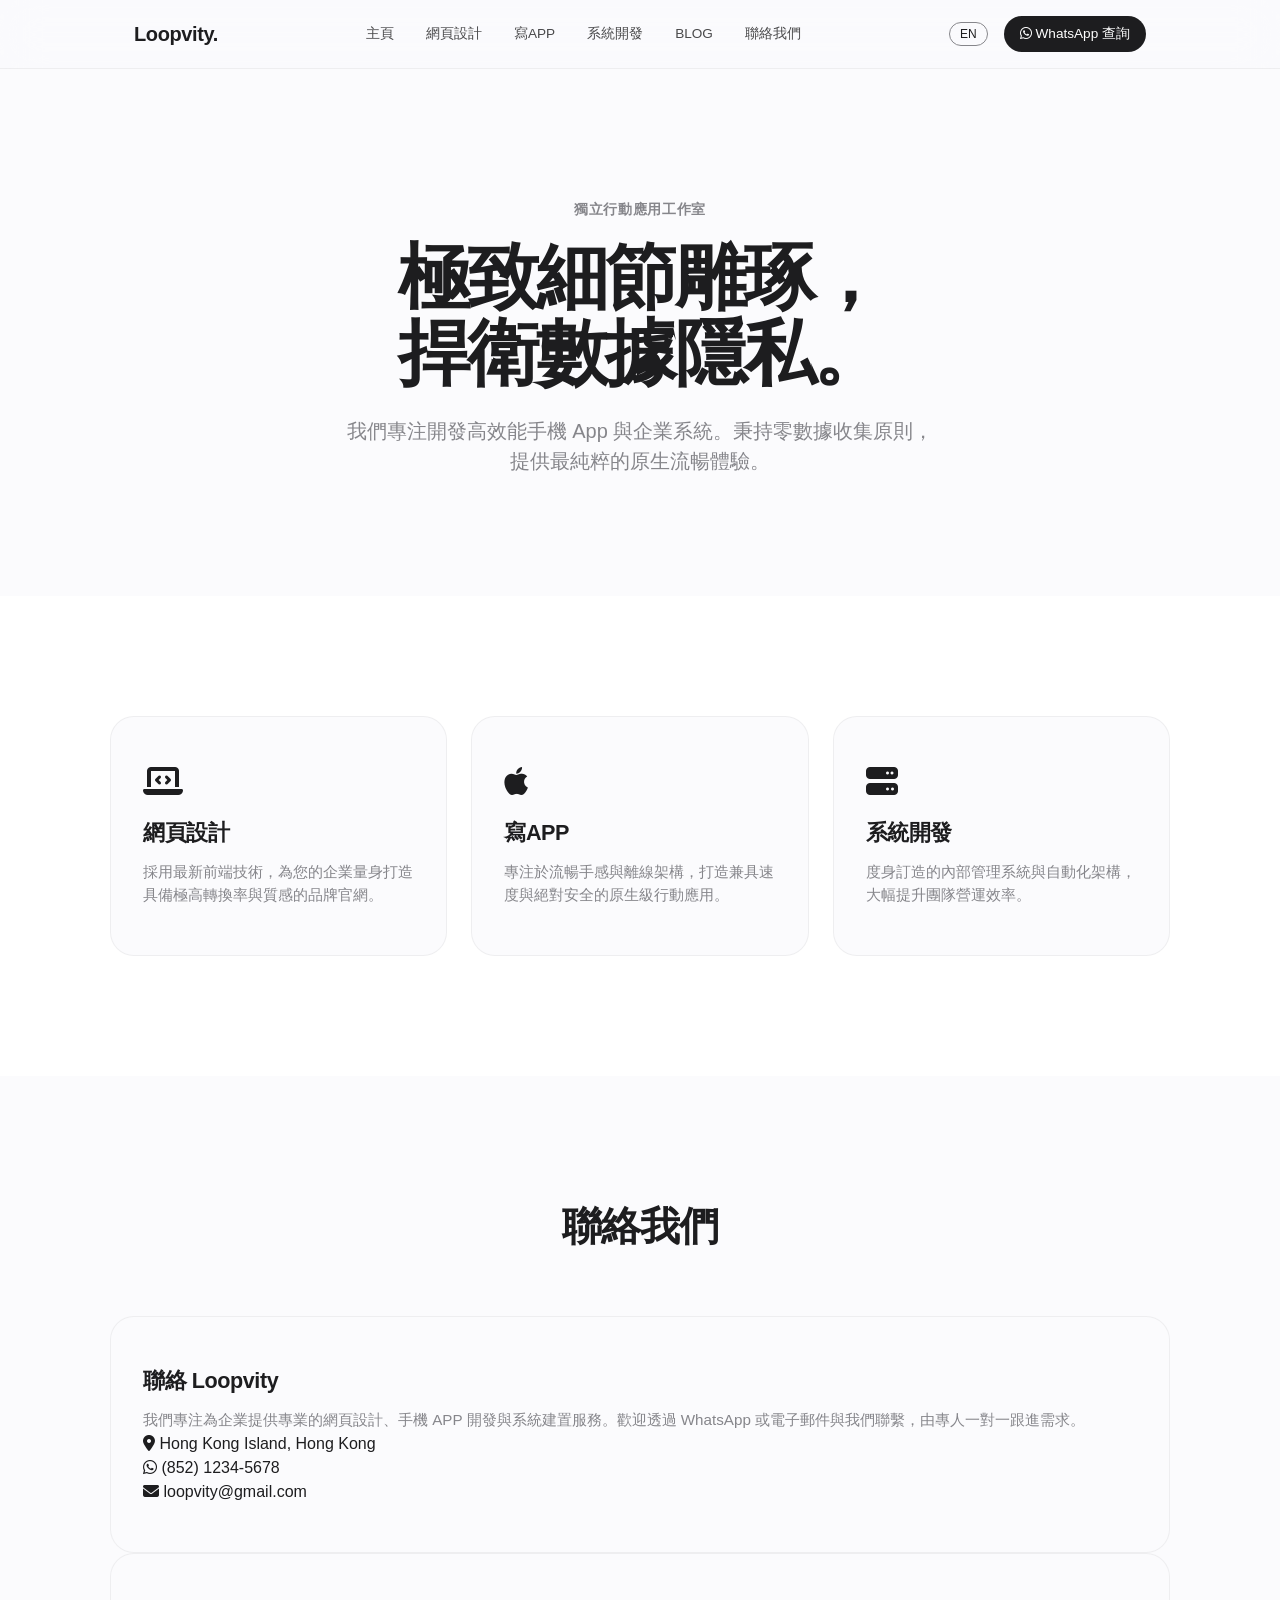
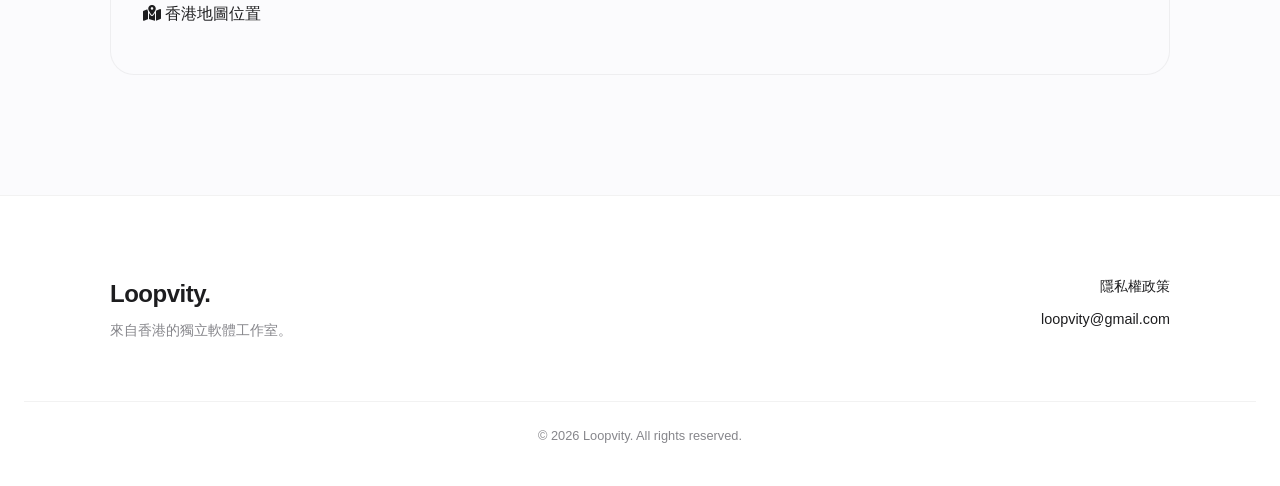
==== commit 994669f4: "index.html" ====
--- a/index.html
+++ b/index.html
@@ -6,30 +6,41 @@
   <title>Loopvity — Privacy-First App Studio</title>
   <meta name="description" content="Loopvity crafts high-performance, privacy-first mobile applications and systems.">
   <link rel="stylesheet" href="style.css">
-  <!-- 引入極簡圖示庫 -->
   <link rel="stylesheet" href="https://cdnjs.cloudflare.com/ajax/libs/font-awesome/6.4.0/css/all.min.css">
 </head>
-<body class="lang-en">
+<body class="lang-zh">
 
-  <!-- 毛玻璃導航列 -->
+  <!-- 毛玻璃導航列 (已更新為指定選單) -->
   <header>
     <div class="nav-container">
       <a href="#" class="brand">Loopvity.</a>
       <div class="nav-links">
-        <a href="#services" class="en">Services</a>
-        <a href="#services" class="zh">服務項目</a>
-        <a href="#philosophy" class="en">Philosophy</a>
-        <a href="#philosophy" class="zh">設計理念</a>
-        <a href="https://loopvity.github.io/prompt-vault-privacy/" target="_blank" class="en">Privacy</a>
-        <a href="https://loopvity.github.io/prompt-vault-privacy/" target="_blank" class="zh">隱私政策</a>
+        <a href="#" class="en">Home</a>
+        <a href="#" class="zh">主頁</a>
+
+        <a href="#web-design" class="en">Web Design</a>
+        <a href="#web-design" class="zh">網頁設計</a>
+
+        <a href="#app-dev" class="en">App Dev</a>
+        <a href="#app-dev" class="zh">寫APP</a>
+
+        <a href="#sys-dev" class="en">System Dev</a>
+        <a href="#sys-dev" class="zh">系統開發</a>
+
+        <a href="#blog" class="en">Blog</a>
+        <a href="#blog" class="zh">BLOG</a>
+
+        <a href="#contact" class="en">Contact</a>
+        <a href="#contact" class="zh">聯絡我們</a>
       </div>
       <div class="nav-actions">
         <button id="langToggle" class="lang-btn">
           <span class="en">中</span>
           <span class="zh">EN</span>
         </button>
-        <a href="mailto:loopvity@gmail.com" class="contact-btn en">Contact</a>
-        <a href="mailto:loopvity@gmail.com" class="contact-btn zh">聯絡我們</a>
+        <!-- 右上角 WhatsApp 查詢按鈕 -->
+        <a href="https://wa.me/你的電話號碼" target="_blank" class="contact-btn whatsapp-btn en">WhatsApp</a>
+        <a href="https://wa.me/你的電話號碼" target="_blank" class="contact-btn whatsapp-btn zh"><i class="fa-brands fa-whatsapp"></i> WhatsApp 查詢</a>
       </div>
     </div>
   </header>
@@ -46,31 +57,31 @@
     <p class="hero-subtitle zh">我們專注開發高效能手機 App 與企業系統。秉持零數據收集原則，提供最純粹的原生流暢體驗。</p>
   </section>
 
-  <!-- 核心服務 (Services) -->
-  <section id="services" class="section bg-light">
+  <!-- 核心服務 -->
+  <section class="section bg-light">
     <div class="container fade-in">
-      <h2 class="section-title en">Our Expertise</h2>
-      <h2 class="section-title zh">專業領域</h2>
-      
       <div class="grid-3">
-        <div class="apple-card">
+        <!-- 網頁設計 -->
+        <div id="web-design" class="apple-card">
+          <i class="fa-solid fa-laptop-code icon"></i>
+          <h3 class="en">Web Design</h3>
+          <h3 class="zh">網頁設計</h3>
+          <p class="en">Responsive, highly-optimized corporate websites that elevate your brand.</p>
+          <p class="zh">採用最新前端技術，為您的企業量身打造具備極高轉換率與質感的品牌官網。</p>
+        </div>
+        <!-- 寫APP -->
+        <div id="app-dev" class="apple-card">
           <i class="fa-brands fa-apple icon"></i>
-          <h3 class="en">iOS & Android Apps</h3>
-          <h3 class="zh">雙平台 App 開發</h3>
+          <h3 class="en">App Development</h3>
+          <h3 class="zh">寫APP</h3>
           <p class="en">Native-feeling, offline-first mobile applications built for speed and security.</p>
           <p class="zh">專注於流暢手感與離線架構，打造兼具速度與絕對安全的原生級行動應用。</p>
         </div>
-        <div class="apple-card">
-          <i class="fa-solid fa-laptop-code icon"></i>
-          <h3 class="en">Web Experiences</h3>
-          <h3 class="zh">現代化網頁設計</h3>
-          <p class="en">Responsive, highly-optimized corporate websites that elevate your brand.</p>
-          <p class="zh">採用最新前端技術，為您的企業量身打造具備極高轉換率與質感的品牌官網。</p>
-        </div>
-        <div class="apple-card">
+        <!-- 系統開發 -->
+        <div id="sys-dev" class="apple-card">
           <i class="fa-solid fa-server icon"></i>
-          <h3 class="en">Custom Systems</h3>
-          <h3 class="zh">企業系統建置</h3>
+          <h3 class="en">System Dev</h3>
+          <h3 class="zh">系統開發</h3>
           <p class="en">Scalable backend architectures and internal tools tailored to your workflow.</p>
           <p class="zh">度身訂造的內部管理系統與自動化架構，大幅提升團隊營運效率。</p>
         </div>
@@ -78,30 +89,49 @@
     </div>
   </section>
 
-  <!-- 代表作 (Featured App) -->
-  <section id="philosophy" class="section">
+  <!-- 聯絡我們 (新增：仿照截圖的雙欄排版，注入 Apple 極簡風格) -->
+  <section id="contact" class="section">
     <div class="container fade-in">
-      <div class="featured-box">
-        <div class="featured-text">
-          <span class="badge en">Featured Project</span>
-          <span class="badge zh">代表作品</span>
-          <h2>Prompt Vault</h2>
-          <p class="en">A 100% offline, privacy-first vault for managing AI prompts. All data stays strictly on your device.</p>
-          <p class="zh">一款 100% 離線運作的 AI 提示詞管理保險箱。零雲端同步、零數據追蹤，所有資料絕對保留在您的設備中。</p>
-          <div class="tags">
-            <span>Offline First</span>
-            <span>Zero Tracking</span>
-            <span>JSON Backup</span>
+      <h2 class="section-title en">Contact Us</h2>
+      <h2 class="section-title zh">聯絡我們</h2>
+      
+      <div class="contact-grid">
+        <!-- 左側資訊 -->
+        <div class="contact-info apple-card">
+          <h3 class="en">Get in touch</h3>
+          <h3 class="zh">聯絡 Loopvity</h3>
+          <p class="desc en">We focus on providing professional software development services for businesses. Send us an email or WhatsApp for a direct consultation.</p>
+          <p class="desc zh">我們專注為企業提供專業的網頁設計、手機 APP 開發與系統建置服務。歡迎透過 WhatsApp 或電子郵件與我們聯繫，由專人一對一跟進需求。</p>
+          
+          <div class="info-list">
+            <div class="info-item">
+              <i class="fa-solid fa-location-dot"></i>
+              <span>Hong Kong Island, Hong Kong</span>
+            </div>
+            <div class="info-item">
+              <i class="fa-brands fa-whatsapp"></i>
+              <span>(852) 1234-5678</span>
+            </div>
+            <div class="info-item">
+              <i class="fa-solid fa-envelope"></i>
+              <span>loopvity@gmail.com</span>
+            </div>
           </div>
         </div>
-        <div class="featured-icon">
-          <i class="fa-solid fa-shield-halved"></i>
+        
+        <!-- 右側地圖 (使用高質感淺色占位圖或嵌入 Google Maps) -->
+        <div class="contact-map apple-card">
+          <div class="map-placeholder">
+            <i class="fa-solid fa-map-location-dot"></i>
+            <span class="en">Map Location</span>
+            <span class="zh">香港地圖位置</span>
+          </div>
         </div>
       </div>
     </div>
   </section>
 
-  <!-- 頁尾 -->
+  <!-- 頁尾 (Privacy 移至此處) -->
   <footer>
     <div class="container footer-content fade-in">
       <div class="footer-brand">
@@ -110,6 +140,7 @@
         <p class="zh">來自香港的獨立軟體工作室。</p>
       </div>
       <div class="footer-links">
+        <!-- Privacy 保留在頁尾是專業網站的標準作法 -->
         <a href="https://loopvity.github.io/prompt-vault-privacy/" target="_blank" class="en">Privacy Policy</a>
         <a href="https://loopvity.github.io/prompt-vault-privacy/" target="_blank" class="zh">隱私權政策</a>
         <a href="mailto:loopvity@gmail.com">loopvity@gmail.com</a>
--- a/style.css
+++ b/style.css
@@ -1,12 +1,14 @@
-/* --- 變數與基礎設定 --- */
+/* --- 基礎變數 (Apple 風格色系) --- */
 :root {
-  --primary: #042c33; /* 參考圖的深青綠色調 */
-  --secondary: #0a8492; /* 強調色 */
-  --bg-white: #ffffff;
-  --bg-gray: #f8f9fa;
-  --text-dark: #212529;
-  --text-gray: #6c757d;
-  --max-width: 1200px;
+  --bg-main: #fbfbfd;
+  --bg-card: #ffffff;
+  --text-dark: #1d1d1f;
+  --text-gray: #86868b;
+  --accent: #0071e3;
+  --border: rgba(0, 0, 0, 0.05);
+  --shadow: 0 4px 24px rgba(0, 0, 0, 0.04);
+  --shadow-hover: 0 10px 40px rgba(0, 0, 0, 0.08);
+  --max-width: 1060px;
 }
 
 * {
@@ -16,25 +18,27 @@
 }
 
 body {
-  font-family: "PingFang HK", "SF Pro Display", "Microsoft JhengHei", sans-serif;
-  color: var(--text-dark);
-  line-height: 1.6;
+  background-color: var(--bg-main);
+  color: var(--text-dark);
+  font-family: -apple-system, BlinkMacSystemFont, "SF Pro Display", "Helvetica Neue", Helvetica, sans-serif;
   -webkit-font-smoothing: antialiased;
-}
-
-/* 雙語顯示邏輯 */
+  line-height: 1.5;
+}
+
+/* 雙語切換 */
 body.lang-en .zh { display: none !important; }
 body.lang-zh .en { display: none !important; }
 
-/* --- 導航列 --- */
+/* --- 導航列 (毛玻璃) --- */
 header {
   position: fixed;
   top: 0;
   width: 100%;
-  background: var(--bg-white);
-  box-shadow: 0 2px 10px rgba(0,0,0,0.05);
+  background: rgba(251, 251, 253, 0.8);
+  backdrop-filter: saturate(180%) blur(20px);
+  -webkit-backdrop-filter: saturate(180%) blur(20px);
+  border-bottom: 1px solid var(--border);
   z-index: 1000;
-  transition: all 0.3s;
 }
 
 .nav-container {
@@ -47,23 +51,27 @@
 }
 
 .brand {
-  font-size: 1.5rem;
-  font-weight: 800;
-  color: var(--primary);
-  display: flex;
-  align-items: center;
-  gap: 8px;
+  font-size: 1.25rem;
+  font-weight: 700;
+  color: var(--text-dark);
+  text-decoration: none;
+  letter-spacing: -0.02em;
+}
+
+.nav-links {
+  display: flex;
+  gap: 32px;
 }
 
 .nav-links a {
   text-decoration: none;
   color: var(--text-dark);
-  font-weight: 500;
-  margin: 0 16px;
-  transition: color 0.2s;
-}
-
-.nav-links a:hover { color: var(--secondary); }
+  font-size: 0.85rem;
+  opacity: 0.8;
+  transition: opacity 0.2s;
+}
+
+.nav-links a:hover { opacity: 1; }
 
 .nav-actions {
   display: flex;
@@ -73,285 +81,225 @@
 
 .lang-btn {
   background: none;
-  border: 1px solid #ddd;
-  padding: 6px 12px;
-  border-radius: 4px;
+  border: 1px solid var(--text-gray);
+  color: var(--text-dark);
+  padding: 4px 10px;
+  border-radius: 50px;
+  font-size: 0.75rem;
   cursor: pointer;
-}
-
-.cta-btn {
-  background: var(--secondary);
-  color: white;
+  transition: 0.2s;
+}
+
+.lang-btn:hover {
+  background: var(--text-dark);
+  color: #fff;
+}
+
+.contact-btn {
+  background: var(--text-dark);
+  color: #fff;
   text-decoration: none;
-  padding: 8px 20px;
-  border-radius: 20px;
+  font-size: 0.85rem;
+  padding: 8px 16px;
+  border-radius: 50px;
+  transition: transform 0.2s, opacity 0.2s;
+}
+
+.contact-btn:hover {
+  transform: scale(1.05);
+  opacity: 0.9;
+}
+
+/* --- 主視覺 (Hero) --- */
+.hero {
+  padding: 200px 24px 120px;
+  text-align: center;
+  max-width: 800px;
+  margin: 0 auto;
+}
+
+.hero-eyebrow {
+  font-size: 0.85rem;
+  text-transform: uppercase;
+  letter-spacing: 0.05em;
+  color: var(--text-gray);
+  margin-bottom: 20px;
+}
+
+.hero-title {
+  font-size: 4.5rem;
+  font-weight: 700;
+  letter-spacing: -0.04em;
+  line-height: 1.05;
+  margin-bottom: 24px;
+}
+
+.hero-subtitle {
+  font-size: 1.25rem;
+  color: var(--text-gray);
+  max-width: 600px;
+  margin: 0 auto;
+}
+
+/* --- 區塊共用 --- */
+.section { padding: 120px 24px; }
+.bg-light { background-color: var(--bg-card); }
+.container { max-width: var(--max-width); margin: 0 auto; }
+.section-title {
+  text-align: center;
+  font-size: 2.5rem;
   font-weight: 600;
-  transition: opacity 0.2s;
-}
-
-.cta-btn:hover { opacity: 0.9; }
-
-/* --- 主視覺區 (Hero) --- */
-.hero {
-  position: relative;
-  min-height: 90vh;
-  display: flex;
+  letter-spacing: -0.03em;
+  margin-bottom: 60px;
+}
+
+/* --- 服務卡片 --- */
+.grid-3 {
+  display: grid;
+  grid-template-columns: repeat(auto-fit, minmax(300px, 1fr));
+  gap: 24px;
+}
+
+.apple-card {
+  background: var(--bg-main);
+  padding: 48px 32px;
+  border-radius: 24px;
+  border: 1px solid var(--border);
+  transition: transform 0.3s ease, box-shadow 0.3s ease;
+}
+
+.apple-card:hover {
+  transform: translateY(-8px);
+  box-shadow: var(--shadow-hover);
+  background: var(--bg-card);
+}
+
+.apple-card .icon {
+  font-size: 2rem;
+  color: var(--text-dark);
+  margin-bottom: 20px;
+}
+
+.apple-card h3 {
+  font-size: 1.35rem;
+  margin-bottom: 12px;
+  letter-spacing: -0.02em;
+}
+
+.apple-card p {
+  color: var(--text-gray);
+  font-size: 0.95rem;
+}
+
+/* --- 焦點專案 (Featured Box) --- */
+.featured-box {
+  background: #000;
+  color: #fff;
+  border-radius: 32px;
+  padding: 64px;
+  display: flex;
+  justify-content: space-between;
   align-items: center;
-  justify-content: center;
-  text-align: center;
-  padding-top: 80px;
-  /* 參考圖的深色科技背景 */
-  background: url('https://images.unsplash.com/photo-1451187580459-43490279c0fa?ixlib=rb-4.0.3&auto=format&fit=crop&w=1920&q=80') center/cover no-repeat;
-}
-
-.hero-overlay {
-  position: absolute;
-  inset: 0;
-  background: linear-gradient(135deg, rgba(4,44,51,0.9) 0%, rgba(10,132,146,0.7) 100%);
-}
-
-.hero-content {
-  position: relative;
-  z-index: 10;
-  color: white;
-  max-width: 800px;
-  padding: 0 20px;
-}
-
-.hero-tag {
+  box-shadow: var(--shadow-hover);
+}
+
+.badge {
   display: inline-block;
   background: rgba(255,255,255,0.15);
-  padding: 4px 16px;
-  border-radius: 20px;
+  padding: 6px 14px;
+  border-radius: 50px;
+  font-size: 0.75rem;
+  margin-bottom: 24px;
+}
+
+.featured-text h2 {
+  font-size: 3rem;
+  letter-spacing: -0.03em;
+  margin-bottom: 16px;
+}
+
+.featured-text p {
+  font-size: 1.1rem;
+  color: #a1a1a6;
+  max-width: 500px;
+  margin-bottom: 32px;
+}
+
+.tags {
+  display: flex;
+  gap: 12px;
+}
+
+.tags span {
+  font-size: 0.8rem;
+  border: 1px solid rgba(255,255,255,0.2);
+  padding: 6px 16px;
+  border-radius: 50px;
+}
+
+.featured-icon {
+  font-size: 10rem;
+  color: rgba(255,255,255,0.1);
+}
+
+/* --- 頁尾 --- */
+footer {
+  padding: 80px 24px 40px;
+  background: var(--bg-card);
+  border-top: 1px solid var(--border);
+}
+
+.footer-content {
+  display: flex;
+  justify-content: space-between;
+  margin-bottom: 60px;
+}
+
+.footer-brand h3 { font-size: 1.5rem; letter-spacing: -0.02em; }
+.footer-brand p { color: var(--text-gray); font-size: 0.9rem; margin-top: 8px; }
+
+.footer-links {
+  display: flex;
+  flex-direction: column;
+  gap: 12px;
+  text-align: right;
+}
+
+.footer-links a {
+  color: var(--text-dark);
+  text-decoration: none;
   font-size: 0.9rem;
-  margin-bottom: 24px;
-}
-
-.hero h1 {
-  font-size: 3.5rem;
-  line-height: 1.2;
-  margin-bottom: 20px;
-}
-
-.hero p {
-  font-size: 1.2rem;
-  opacity: 0.9;
-  margin-bottom: 40px;
-}
-
-/* 參考圖的下方小圖標 */
-.hero-icons {
-  display: flex;
-  justify-content: center;
-  gap: 40px;
-  margin-top: 40px;
-  border-top: 1px solid rgba(255,255,255,0.2);
-  padding-top: 40px;
-}
-
-.h-icon-box {
-  display: flex;
-  flex-direction: column;
-  align-items: center;
-  gap: 12px;
-  font-size: 0.9rem;
-  opacity: 0.9;
-}
-
-.h-icon-box i {
-  font-size: 1.8rem;
-  background: rgba(255,255,255,0.1);
-  width: 50px;
-  height: 50px;
-  display: flex;
-  align-items: center;
-  justify-content: center;
-  border-radius: 50%;
-}
-
-/* --- 共用區塊 --- */
-.section { padding: 100px 24px; }
-.bg-gray { background-color: var(--bg-gray); }
-.container { max-width: var(--max-width); margin: 0 auto; }
-
-/* --- 服務卡片區 --- */
-.services-grid {
-  display: grid;
-  grid-template-columns: repeat(auto-fit, minmax(300px, 1fr));
-  gap: 30px;
-  margin-top: -150px; /* 向上重疊主視覺，增加層次感 */
-  position: relative;
-  z-index: 20;
-}
-
-.service-card {
-  background: white;
-  padding: 40px;
-  border-radius: 12px;
-  box-shadow: 0 10px 30px rgba(0,0,0,0.08);
-  text-align: center;
-  border-bottom: 4px solid transparent;
-  transition: transform 0.3s;
-}
-
-.service-card:hover, .service-card.active {
-  transform: translateY(-10px);
-  border-bottom-color: var(--secondary);
-}
-
-.s-icon {
-  font-size: 2.5rem;
-  color: var(--secondary);
-  margin-bottom: 20px;
-}
-
-.service-card h3 { margin-bottom: 16px; font-size: 1.4rem; }
-.service-card p { color: var(--text-gray); }
-
-/* --- 關於我們 (左圖右文) --- */
-.split-layout {
-  display: grid;
-  grid-template-columns: 1fr 1fr;
-  gap: 60px;
-  align-items: center;
-}
-
-.split-image img {
-  width: 100%;
-  border-radius: 12px;
-  box-shadow: 0 20px 40px rgba(0,0,0,0.1);
-}
-
-.tag {
-  color: var(--secondary);
-  font-weight: 700;
-  margin-bottom: 16px;
-  letter-spacing: 1px;
-}
-
-.split-text h2 {
-  font-size: 2.5rem;
-  line-height: 1.3;
-  margin-bottom: 24px;
-}
-
-.split-text p {
-  color: var(--text-gray);
-  margin-bottom: 30px;
-  font-size: 1.1rem;
-}
-
-.stats-row {
-  display: flex;
-  gap: 40px;
-}
-
-.stat h4 {
-  font-size: 2rem;
-  color: var(--primary);
-}
-
-.stat span {
-  color: var(--text-gray);
-  font-size: 0.9rem;
-}
-
-/* --- 為什麼選擇我們列表 --- */
-.section-header { text-align: center; margin-bottom: 60px; }
-.section-header h2 { font-size: 2.5rem; }
-
-.features-list {
-  max-width: 800px;
-  margin: 0 auto;
-  display: flex;
-  flex-direction: column;
-  gap: 30px;
-}
-
-.feature-item {
-  display: flex;
-  align-items: flex-start;
-  gap: 20px;
-  background: white;
-  padding: 30px;
-  border-radius: 12px;
-  box-shadow: 0 5px 15px rgba(0,0,0,0.05);
-}
-
-.feature-item i {
-  font-size: 1.8rem;
-  color: var(--secondary);
-  margin-top: 4px;
-}
-
-.feature-item h4 { font-size: 1.2rem; margin-bottom: 8px; }
-.feature-item p { color: var(--text-gray); }
-
-/* --- 深色頁尾 --- */
-footer {
-  background: var(--primary);
-  color: white;
-  padding: 80px 24px 20px;
-}
-
-.footer-grid {
-  display: grid;
-  grid-template-columns: 2fr 1fr 1fr 1fr;
-  gap: 40px;
-  margin-bottom: 60px;
-}
-
-.footer-brand p { margin-top: 16px; opacity: 0.7; }
-.footer-links h4 { margin-bottom: 20px; color: white; }
-.footer-links a {
-  display: block;
-  color: rgba(255,255,255,0.7);
-  text-decoration: none;
-  margin-bottom: 12px;
-  transition: color 0.2s;
-}
-.footer-links a:hover { color: var(--secondary); }
+}
+
+.footer-links a:hover { color: var(--accent); }
+
 .footer-bottom {
   text-align: center;
-  padding-top: 20px;
-  border-top: 1px solid rgba(255,255,255,0.1);
-  opacity: 0.6;
-  font-size: 0.9rem;
-}
-
-/* --- 浮動聯絡按鈕 --- */
-.floating-btn {
-  position: fixed;
-  bottom: 30px;
-  right: 30px;
-  width: 60px;
-  height: 60px;
-  background-color: var(--secondary);
-  color: white;
-  border-radius: 50%;
-  display: flex;
-  align-items: center;
-  justify-content: center;
-  font-size: 1.8rem;
-  box-shadow: 0 4px 15px rgba(10, 132, 146, 0.4);
-  z-index: 1000;
-  text-decoration: none;
-  transition: transform 0.2s;
-}
-.floating-btn:hover { transform: scale(1.1); }
-
-/* --- 動畫與響應式 --- */
+  color: var(--text-gray);
+  font-size: 0.8rem;
+  border-top: 1px solid var(--border);
+  padding-top: 24px;
+}
+
+/* --- 動畫 --- */
 .fade-in {
   opacity: 0;
   transform: translateY(30px);
-  transition: 0.8s ease-out;
-}
-.fade-in.visible { opacity: 1; transform: translateY(0); }
-
-@media (max-width: 900px) {
-  .split-layout { grid-template-columns: 1fr; }
-  .footer-grid { grid-template-columns: 1fr 1fr; }
-  .hero h1 { font-size: 2.5rem; }
-  .services-grid { margin-top: 40px; }
+  transition: opacity 0.8s ease-out, transform 0.8s ease-out;
+}
+
+.fade-in.visible {
+  opacity: 1;
+  transform: translateY(0);
+}
+
+/* --- 手機版響應式 --- */
+@media (max-width: 768px) {
+  .hero-title { font-size: 3rem; }
+  .featured-box { flex-direction: column; text-align: center; padding: 40px 24px; }
+  .featured-icon { display: none; }
+  .tags { justify-content: center; flex-wrap: wrap; }
   .nav-links { display: none; }
-}
+  .footer-content { flex-direction: column; gap: 40px; text-align: center; }
+  .footer-links { text-align: center; }
+}
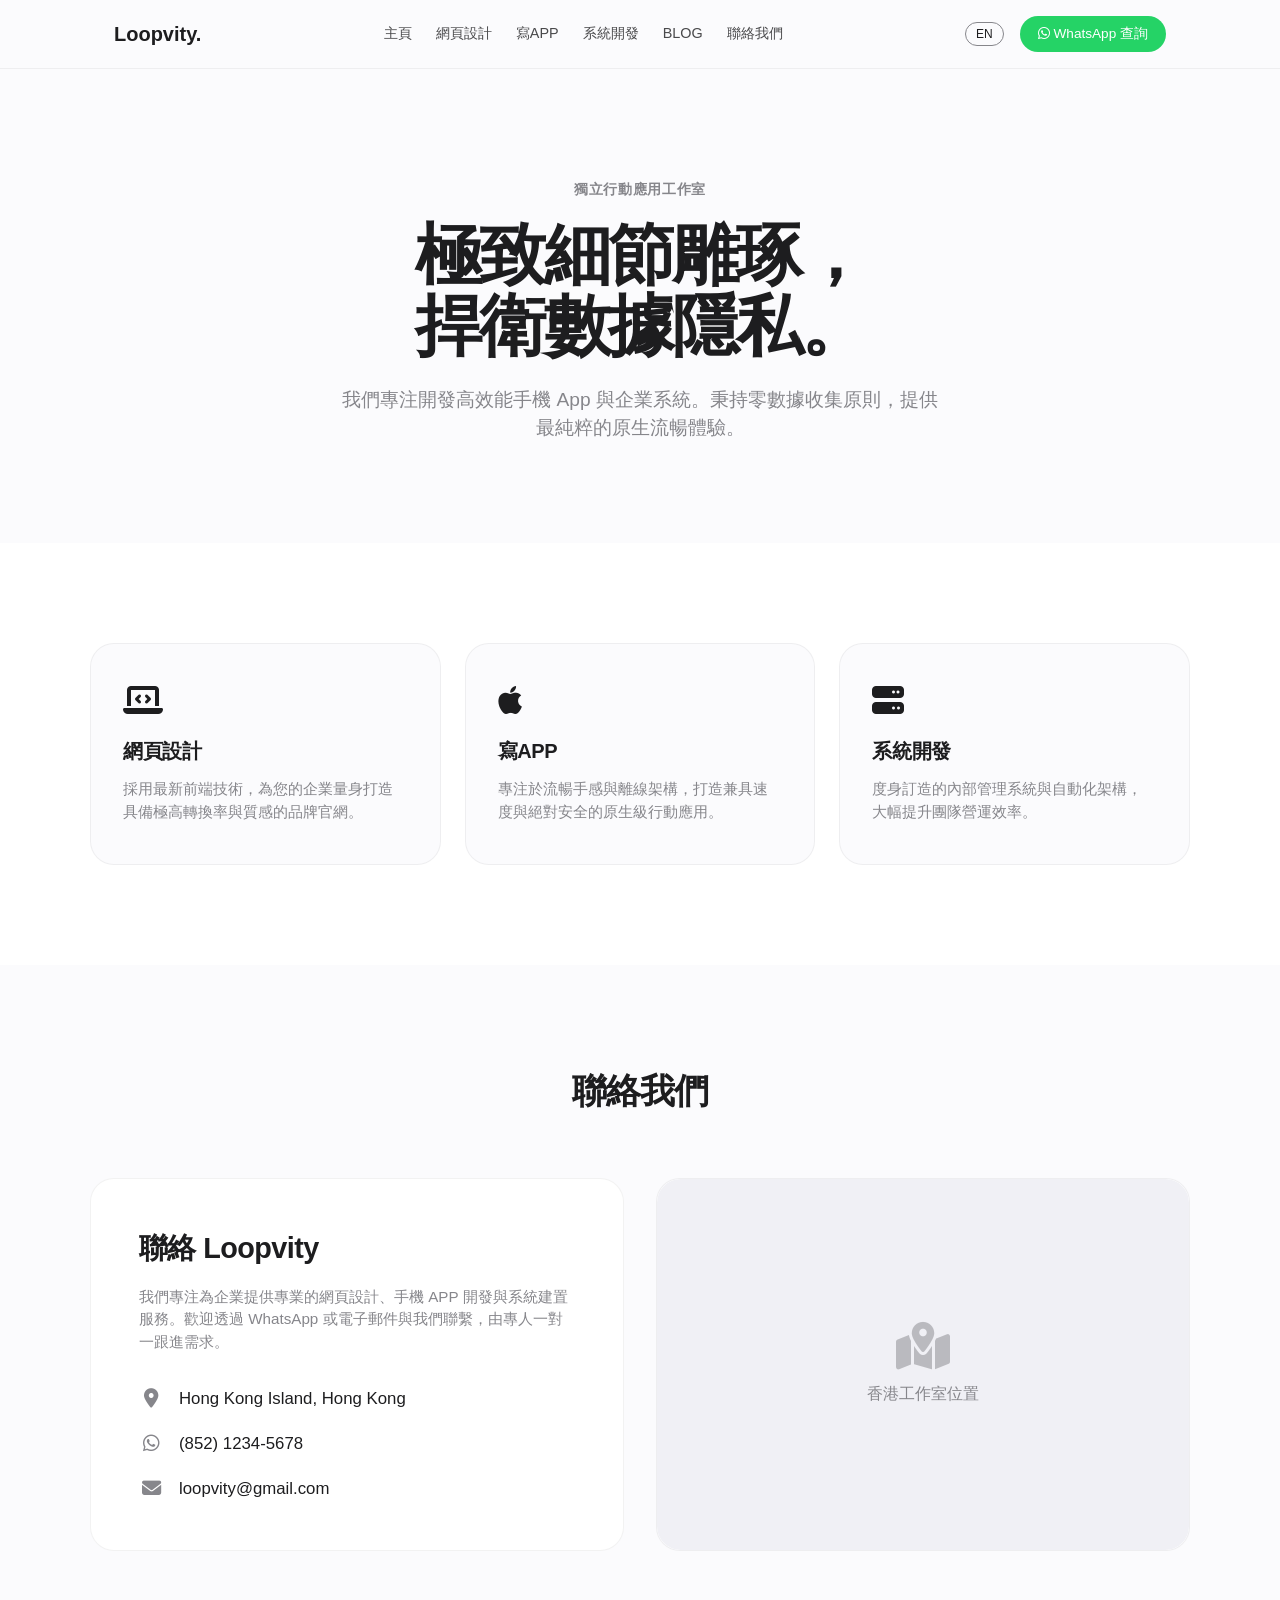
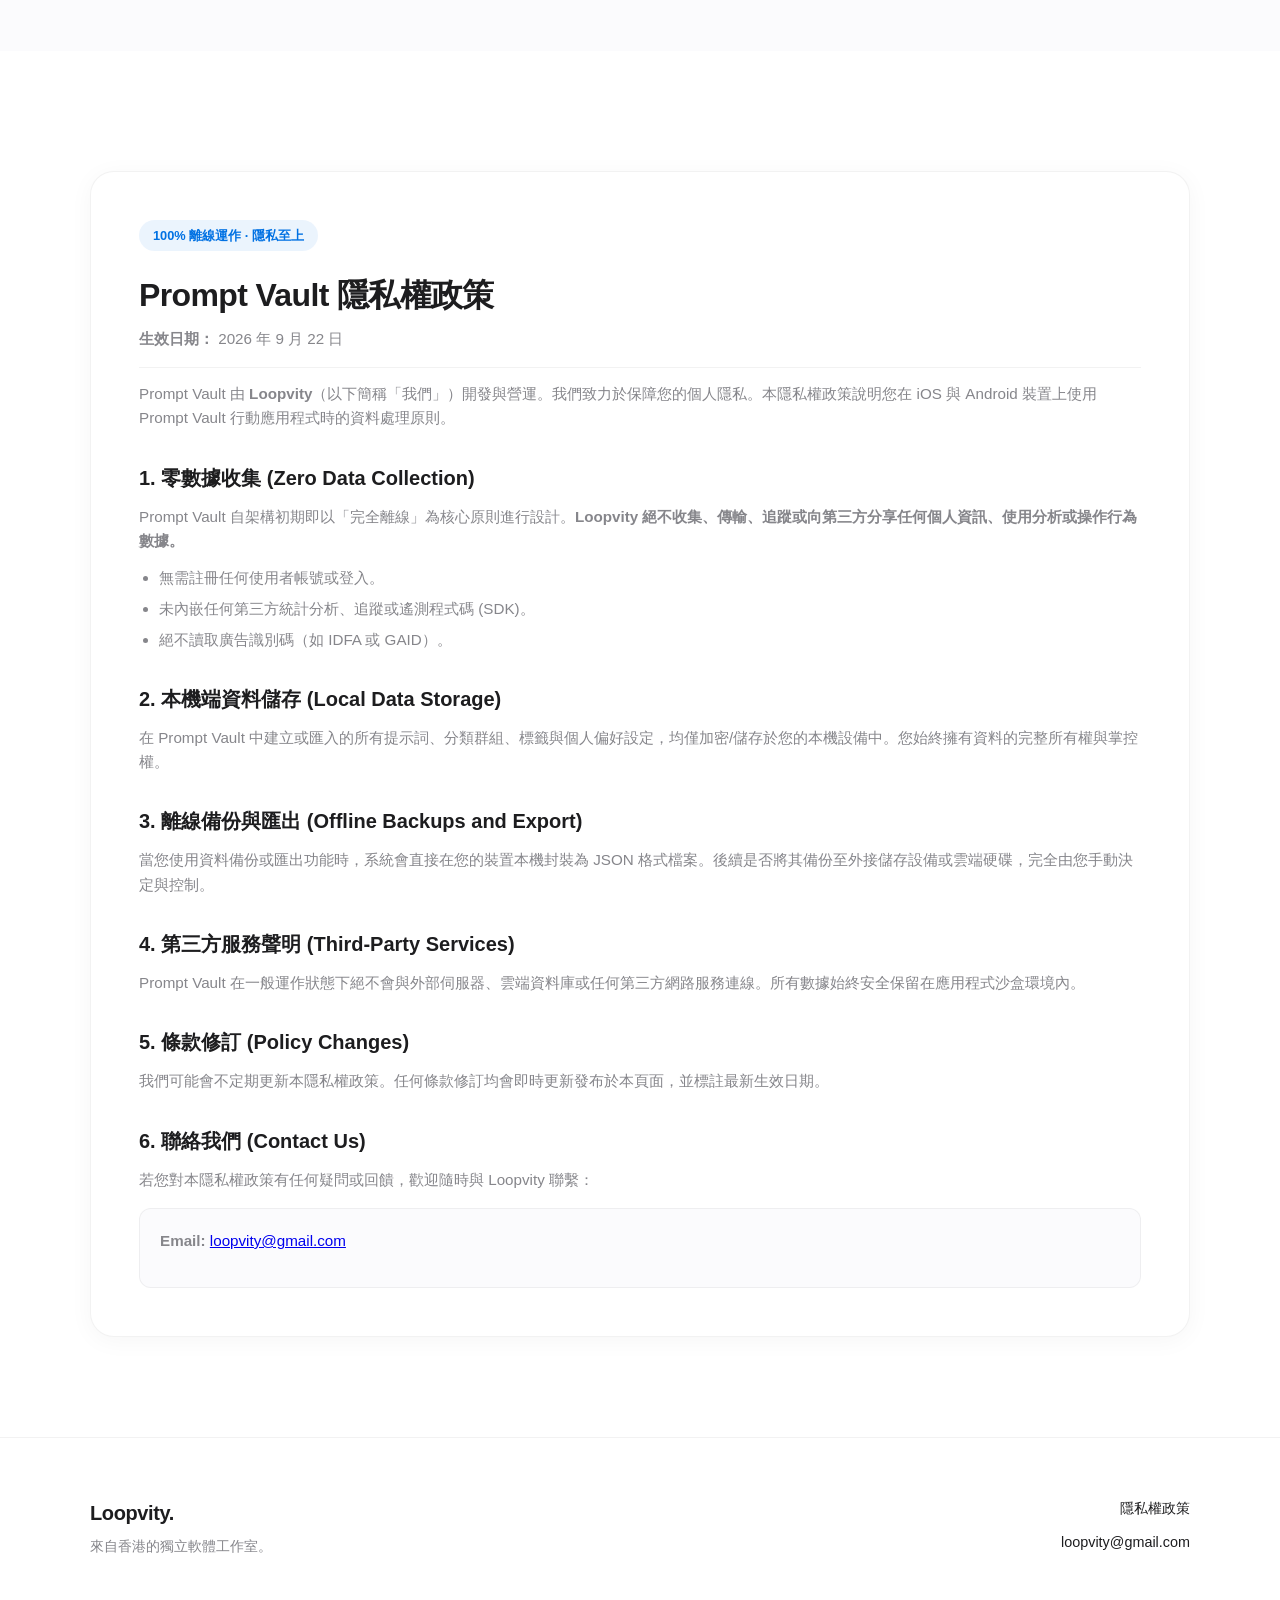
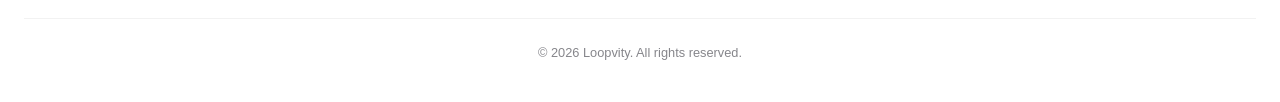
==== commit 3c8b234f: "index.html" ====
--- a/index.html
+++ b/index.html
@@ -7,10 +7,82 @@
   <meta name="description" content="Loopvity crafts high-performance, privacy-first mobile applications and systems.">
   <link rel="stylesheet" href="style.css">
   <link rel="stylesheet" href="https://cdnjs.cloudflare.com/ajax/libs/font-awesome/6.4.0/css/all.min.css">
+  <style>
+    /* 內嵌隱私權區塊的補充樣式 */
+    .privacy-card {
+      background: var(--bg-card);
+      border: 1px solid var(--border);
+      border-radius: 24px;
+      padding: 48px;
+      box-shadow: var(--shadow);
+      margin-top: 20px;
+    }
+    .privacy-badge {
+      display: inline-block;
+      font-size: 0.8rem;
+      font-weight: 600;
+      color: var(--accent);
+      background: rgba(0, 113, 227, 0.08);
+      padding: 6px 14px;
+      border-radius: 50px;
+      margin-bottom: 20px;
+    }
+    .privacy-card h2 {
+      font-size: 2rem;
+      font-weight: 700;
+      letter-spacing: -0.02em;
+      margin-bottom: 8px;
+    }
+    .privacy-date {
+      font-size: 0.9rem;
+      color: var(--text-gray);
+      margin-bottom: 24px;
+      padding-bottom: 16px;
+      border-bottom: 1px solid var(--border);
+    }
+    .privacy-intro {
+      font-size: 1.05rem;
+      color: var(--text-dark);
+      margin-bottom: 32px;
+      line-height: 1.6;
+    }
+    .privacy-card h3 {
+      font-size: 1.25rem;
+      font-weight: 600;
+      margin-top: 32px;
+      margin-bottom: 12px;
+      color: var(--text-dark);
+    }
+    .privacy-card p {
+      color: var(--text-gray);
+      font-size: 0.95rem;
+      margin-bottom: 14px;
+      line-height: 1.6;
+    }
+    .privacy-card ul {
+      padding-left: 20px;
+      margin-bottom: 20px;
+    }
+    .privacy-card li {
+      color: var(--text-gray);
+      font-size: 0.95rem;
+      margin-bottom: 8px;
+    }
+    .privacy-contact-box {
+      background: var(--bg-main);
+      padding: 20px;
+      border-radius: 12px;
+      border: 1px solid var(--border);
+      margin-top: 16px;
+    }
+    html {
+      scroll-behavior: smooth;
+    }
+  </style>
 </head>
 <body class="lang-zh">
 
-  <!-- 毛玻璃導航列 (已更新為指定選單) -->
+  <!-- 毛玻璃導航列 -->
   <header>
     <div class="nav-container">
       <a href="#" class="brand">Loopvity.</a>
@@ -38,7 +110,6 @@
           <span class="en">中</span>
           <span class="zh">EN</span>
         </button>
-        <!-- 右上角 WhatsApp 查詢按鈕 -->
         <a href="https://wa.me/你的電話號碼" target="_blank" class="contact-btn whatsapp-btn en">WhatsApp</a>
         <a href="https://wa.me/你的電話號碼" target="_blank" class="contact-btn whatsapp-btn zh"><i class="fa-brands fa-whatsapp"></i> WhatsApp 查詢</a>
       </div>
@@ -89,14 +160,13 @@
     </div>
   </section>
 
-  <!-- 聯絡我們 (新增：仿照截圖的雙欄排版，注入 Apple 極簡風格) -->
+  <!-- 聯絡我們 -->
   <section id="contact" class="section">
     <div class="container fade-in">
       <h2 class="section-title en">Contact Us</h2>
       <h2 class="section-title zh">聯絡我們</h2>
       
       <div class="contact-grid">
-        <!-- 左側資訊 -->
         <div class="contact-info apple-card">
           <h3 class="en">Get in touch</h3>
           <h3 class="zh">聯絡 Loopvity</h3>
@@ -119,19 +189,84 @@
           </div>
         </div>
         
-        <!-- 右側地圖 (使用高質感淺色占位圖或嵌入 Google Maps) -->
         <div class="contact-map apple-card">
           <div class="map-placeholder">
             <i class="fa-solid fa-map-location-dot"></i>
-            <span class="en">Map Location</span>
-            <span class="zh">香港地圖位置</span>
+            <span class="en">Hong Kong Studio</span>
+            <span class="zh">香港工作室位置</span>
           </div>
         </div>
       </div>
     </div>
   </section>
 
-  <!-- 頁尾 (Privacy 移至此處) -->
+  <!-- 隱私權政策區塊 (直接整合於此，支援 #privacy 錨點跳轉) -->
+  <section id="privacy" class="section bg-light">
+    <div class="container fade-in">
+      <div class="privacy-card">
+        <div class="privacy-badge en">100% Offline &amp; Privacy-First</div>
+        <div class="privacy-badge zh">100% 離線運作 · 隱私至上</div>
+
+        <h2 class="en">Privacy Policy for Prompt Vault</h2>
+        <h2 class="zh">Prompt Vault 隱私權政策</h2>
+
+        <p class="privacy-date en"><strong>Effective Date:</strong> September 22, 2026</p>
+        <p class="privacy-date zh"><strong>生效日期：</strong> 2026 年 9 月 22 日</p>
+
+        <p class="privacy-intro en">
+          Prompt Vault is developed and operated by <strong>Loopvity</strong> ("we", "us", or "our"). We are committed to protecting your privacy. This Privacy Policy explains our data practices regarding your use of the Prompt Vault mobile application on iOS and Android.
+        </p>
+        <p class="privacy-intro zh">
+          Prompt Vault 由 <strong>Loopvity</strong>（以下簡稱「我們」）開發與營運。我們致力於保障您的個人隱私。本隱私權政策說明您在 iOS 與 Android 裝置上使用 Prompt Vault 行動應用程式時的資料處理原則。
+        </p>
+
+        <h3 class="en">1. Zero Data Collection</h3>
+        <h3 class="zh">1. 零數據收集 (Zero Data Collection)</h3>
+        <p class="en">Prompt Vault is designed from the ground up as a standalone, 100% offline application. <strong>Loopvity does not collect, transmit, track, or share any personal data, analytics, or usage behavior.</strong></p>
+        <p class="zh">Prompt Vault 自架構初期即以「完全離線」為核心原則進行設計。<strong>Loopvity 絕不收集、傳輸、追蹤或向第三方分享任何個人資訊、使用分析或操作行為數據。</strong></p>
+        <ul class="en">
+          <li>No user account or login is required.</li>
+          <li>No tracking, third-party analytics, or telemetry SDKs are embedded.</li>
+          <li>No advertising identifiers (such as IDFA or GAID) are accessed.</li>
+        </ul>
+        <ul class="zh">
+          <li>無需註冊任何使用者帳號或登入。</li>
+          <li>未內嵌任何第三方統計分析、追蹤或遙測程式碼 (SDK)。</li>
+          <li>絕不讀取廣告識別碼（如 IDFA 或 GAID）。</li>
+        </ul>
+
+        <h3 class="en">2. Local Data Storage</h3>
+        <h3 class="zh">2. 本機端資料儲存 (Local Data Storage)</h3>
+        <p class="en">All prompts, groups, tags, and settings created or imported into Prompt Vault are stored strictly on your local device storage. You maintain full ownership and control of your content at all times.</p>
+        <p class="zh">在 Prompt Vault 中建立或匯入的所有提示詞、分類群組、標籤與個人偏好設定，均僅加密/儲存於您的本機設備中。您始終擁有資料的完整所有權與掌控權。</p>
+
+        <h3 class="en">3. Offline Backups and Export</h3>
+        <h3 class="zh">3. 離線備份與匯出 (Offline Backups and Export)</h3>
+        <p class="en">When you use the backup or export feature, your data is packaged into a local JSON file directly on your device. Any subsequent distribution or backup to external targets (e.g., via the system share sheet) is entirely under your manual command.</p>
+        <p class="zh">當您使用資料備份或匯出功能時，系統會直接在您的裝置本機封裝為 JSON 格式檔案。後續是否將其備份至外接儲存設備或雲端硬碟，完全由您手動決定與控制。</p>
+
+        <h3 class="en">4. Third-Party Services</h3>
+        <h3 class="zh">4. 第三方服務聲明 (Third-Party Services)</h3>
+        <p class="en">Prompt Vault does not communicate with external servers, cloud databases, or third-party web services during normal operation. Data remains solely within your device sandbox.</p>
+        <p class="zh">Prompt Vault 在一般運作狀態下絕不會與外部伺服器、雲端資料庫或任何第三方網路服務連線。所有數據始終安全保留在應用程式沙盒環境內。</p>
+
+        <h3 class="en">5. Changes to This Privacy Policy</h3>
+        <h3 class="zh">5. 條款修訂 (Policy Changes)</h3>
+        <p class="en">We may update our Privacy Policy from time to time. Any revisions will be published directly to this page with a revised effective date.</p>
+        <p class="zh">我們可能會不定期更新本隱私權政策。任何條款修訂均會即時更新發布於本頁面，並標註最新生效日期。</p>
+
+        <h3 class="en">6. Contact Us</h3>
+        <h3 class="zh">6. 聯絡我們 (Contact Us)</h3>
+        <p class="en">If you have any questions or feedback regarding this Privacy Policy, please contact Loopvity directly:</p>
+        <p class="zh">若您對本隱私權政策有任何疑問或回饋，歡迎隨時與 Loopvity 聯繫：</p>
+        <div class="privacy-contact-box">
+          <p><strong>Email:</strong> <a href="mailto:loopvity@gmail.com">loopvity@gmail.com</a></p>
+        </div>
+      </div>
+    </div>
+  </section>
+
+  <!-- 頁尾 -->
   <footer>
     <div class="container footer-content fade-in">
       <div class="footer-brand">
@@ -140,9 +275,9 @@
         <p class="zh">來自香港的獨立軟體工作室。</p>
       </div>
       <div class="footer-links">
-        <!-- Privacy 保留在頁尾是專業網站的標準作法 -->
-        <a href="https://loopvity.github.io/prompt-vault-privacy/" target="_blank" class="en">Privacy Policy</a>
-        <a href="https://loopvity.github.io/prompt-vault-privacy/" target="_blank" class="zh">隱私權政策</a>
+        <!-- 連結直接跳至本頁的 #privacy 區塊 -->
+        <a href="#privacy" class="en">Privacy Policy</a>
+        <a href="#privacy" class="zh">隱私權政策</a>
         <a href="mailto:loopvity@gmail.com">loopvity@gmail.com</a>
       </div>
     </div>
--- a/style.css
+++ b/style.css
@@ -5,17 +5,14 @@
   --text-dark: #1d1d1f;
   --text-gray: #86868b;
   --accent: #0071e3;
+  --whatsapp: #25D366;
   --border: rgba(0, 0, 0, 0.05);
   --shadow: 0 4px 24px rgba(0, 0, 0, 0.04);
   --shadow-hover: 0 10px 40px rgba(0, 0, 0, 0.08);
-  --max-width: 1060px;
+  --max-width: 1100px;
 }
 
-* {
-  box-sizing: border-box;
-  margin: 0;
-  padding: 0;
-}
+* { box-sizing: border-box; margin: 0; padding: 0; }
 
 body {
   background-color: var(--bg-main);
@@ -25,16 +22,14 @@
   line-height: 1.5;
 }
 
-/* 雙語切換 */
 body.lang-en .zh { display: none !important; }
 body.lang-zh .en { display: none !important; }
 
 /* --- 導航列 (毛玻璃) --- */
 header {
   position: fixed;
-  top: 0;
-  width: 100%;
-  background: rgba(251, 251, 253, 0.8);
+  top: 0; width: 100%;
+  background: rgba(251, 251, 253, 0.85);
   backdrop-filter: saturate(180%) blur(20px);
   -webkit-backdrop-filter: saturate(180%) blur(20px);
   border-bottom: 1px solid var(--border);
@@ -51,255 +46,141 @@
 }
 
 .brand {
-  font-size: 1.25rem;
-  font-weight: 700;
-  color: var(--text-dark);
-  text-decoration: none;
-  letter-spacing: -0.02em;
+  font-size: 1.25rem; font-weight: 700;
+  color: var(--text-dark); text-decoration: none;
 }
 
 .nav-links {
-  display: flex;
-  gap: 32px;
+  display: flex; gap: 24px; /* 縮小間距以容納更多選單 */
 }
 
 .nav-links a {
   text-decoration: none;
   color: var(--text-dark);
-  font-size: 0.85rem;
+  font-size: 0.9rem;
+  font-weight: 500;
   opacity: 0.8;
   transition: opacity 0.2s;
 }
 
 .nav-links a:hover { opacity: 1; }
 
-.nav-actions {
-  display: flex;
-  align-items: center;
-  gap: 16px;
+.nav-actions { display: flex; align-items: center; gap: 16px; }
+
+.lang-btn {
+  background: none; border: 1px solid var(--text-gray);
+  color: var(--text-dark); padding: 4px 10px;
+  border-radius: 50px; font-size: 0.75rem; cursor: pointer; transition: 0.2s;
 }
 
-.lang-btn {
-  background: none;
-  border: 1px solid var(--text-gray);
-  color: var(--text-dark);
-  padding: 4px 10px;
-  border-radius: 50px;
-  font-size: 0.75rem;
-  cursor: pointer;
-  transition: 0.2s;
+.lang-btn:hover { background: var(--text-dark); color: #fff; }
+
+.contact-btn {
+  background: var(--text-dark); color: #fff;
+  text-decoration: none; font-size: 0.85rem; font-weight: 500;
+  padding: 8px 18px; border-radius: 50px;
+  transition: transform 0.2s, background 0.2s;
 }
 
-.lang-btn:hover {
-  background: var(--text-dark);
-  color: #fff;
+/* WhatsApp 按鈕專屬風格 */
+.whatsapp-btn {
+  background: var(--whatsapp);
 }
-
-.contact-btn {
-  background: var(--text-dark);
-  color: #fff;
-  text-decoration: none;
-  font-size: 0.85rem;
-  padding: 8px 16px;
-  border-radius: 50px;
-  transition: transform 0.2s, opacity 0.2s;
-}
-
-.contact-btn:hover {
+.whatsapp-btn:hover {
   transform: scale(1.05);
-  opacity: 0.9;
+  background: #1ebe57;
 }
 
 /* --- 主視覺 (Hero) --- */
 .hero {
-  padding: 200px 24px 120px;
-  text-align: center;
-  max-width: 800px;
-  margin: 0 auto;
+  padding: 180px 24px 100px; text-align: center; max-width: 800px; margin: 0 auto;
 }
-
 .hero-eyebrow {
-  font-size: 0.85rem;
-  text-transform: uppercase;
-  letter-spacing: 0.05em;
-  color: var(--text-gray);
-  margin-bottom: 20px;
+  font-size: 0.85rem; text-transform: uppercase; letter-spacing: 0.05em; color: var(--text-gray); margin-bottom: 20px;
 }
-
 .hero-title {
-  font-size: 4.5rem;
-  font-weight: 700;
-  letter-spacing: -0.04em;
-  line-height: 1.05;
-  margin-bottom: 24px;
+  font-size: 4.2rem; font-weight: 700; letter-spacing: -0.04em; line-height: 1.05; margin-bottom: 24px;
 }
-
 .hero-subtitle {
-  font-size: 1.25rem;
-  color: var(--text-gray);
-  max-width: 600px;
-  margin: 0 auto;
+  font-size: 1.2rem; color: var(--text-gray); max-width: 600px; margin: 0 auto;
 }
 
 /* --- 區塊共用 --- */
-.section { padding: 120px 24px; }
+.section { padding: 100px 24px; }
 .bg-light { background-color: var(--bg-card); }
 .container { max-width: var(--max-width); margin: 0 auto; }
 .section-title {
-  text-align: center;
-  font-size: 2.5rem;
-  font-weight: 600;
-  letter-spacing: -0.03em;
-  margin-bottom: 60px;
+  text-align: center; font-size: 2.2rem; font-weight: 600; letter-spacing: -0.03em; margin-bottom: 60px;
 }
 
 /* --- 服務卡片 --- */
 .grid-3 {
-  display: grid;
-  grid-template-columns: repeat(auto-fit, minmax(300px, 1fr));
-  gap: 24px;
+  display: grid; grid-template-columns: repeat(auto-fit, minmax(300px, 1fr)); gap: 24px;
 }
 
 .apple-card {
-  background: var(--bg-main);
-  padding: 48px 32px;
-  border-radius: 24px;
-  border: 1px solid var(--border);
-  transition: transform 0.3s ease, box-shadow 0.3s ease;
+  background: var(--bg-main); padding: 40px 32px; border-radius: 24px;
+  border: 1px solid var(--border); transition: transform 0.3s ease, box-shadow 0.3s ease;
 }
 
 .apple-card:hover {
-  transform: translateY(-8px);
-  box-shadow: var(--shadow-hover);
-  background: var(--bg-card);
+  transform: translateY(-5px); box-shadow: var(--shadow-hover); background: var(--bg-card);
 }
 
-.apple-card .icon {
-  font-size: 2rem;
-  color: var(--text-dark);
-  margin-bottom: 20px;
+.apple-card .icon { font-size: 2rem; color: var(--text-dark); margin-bottom: 20px; }
+.apple-card h3 { font-size: 1.25rem; margin-bottom: 12px; letter-spacing: -0.02em; }
+.apple-card p { color: var(--text-gray); font-size: 0.95rem; }
+
+/* --- 聯絡區塊 (新增雙欄排版) --- */
+.contact-grid {
+  display: grid; grid-template-columns: 1fr 1fr; gap: 32px;
 }
 
-.apple-card h3 {
-  font-size: 1.35rem;
-  margin-bottom: 12px;
-  letter-spacing: -0.02em;
+.contact-info {
+  background: var(--bg-card); padding: 48px;
 }
+.contact-info h3 { font-size: 1.8rem; margin-bottom: 16px; }
+.contact-info .desc { color: var(--text-gray); margin-bottom: 32px; }
 
-.apple-card p {
-  color: var(--text-gray);
-  font-size: 0.95rem;
+.info-list { display: flex; flex-direction: column; gap: 20px; }
+.info-item { display: flex; align-items: center; gap: 16px; font-size: 1.05rem; }
+.info-item i { font-size: 1.2rem; color: var(--text-gray); width: 24px; text-align: center; }
+
+.contact-map {
+  padding: 0; overflow: hidden; display: flex;
 }
-
-/* --- 焦點專案 (Featured Box) --- */
-.featured-box {
-  background: #000;
-  color: #fff;
-  border-radius: 32px;
-  padding: 64px;
-  display: flex;
-  justify-content: space-between;
-  align-items: center;
-  box-shadow: var(--shadow-hover);
+.map-placeholder {
+  width: 100%; min-height: 350px; background: #f0f0f5;
+  display: flex; flex-direction: column; justify-content: center; align-items: center;
+  color: var(--text-gray); gap: 12px; border-radius: 24px;
 }
-
-.badge {
-  display: inline-block;
-  background: rgba(255,255,255,0.15);
-  padding: 6px 14px;
-  border-radius: 50px;
-  font-size: 0.75rem;
-  margin-bottom: 24px;
-}
-
-.featured-text h2 {
-  font-size: 3rem;
-  letter-spacing: -0.03em;
-  margin-bottom: 16px;
-}
-
-.featured-text p {
-  font-size: 1.1rem;
-  color: #a1a1a6;
-  max-width: 500px;
-  margin-bottom: 32px;
-}
-
-.tags {
-  display: flex;
-  gap: 12px;
-}
-
-.tags span {
-  font-size: 0.8rem;
-  border: 1px solid rgba(255,255,255,0.2);
-  padding: 6px 16px;
-  border-radius: 50px;
-}
-
-.featured-icon {
-  font-size: 10rem;
-  color: rgba(255,255,255,0.1);
-}
+.map-placeholder i { font-size: 3rem; opacity: 0.5; }
 
 /* --- 頁尾 --- */
 footer {
-  padding: 80px 24px 40px;
-  background: var(--bg-card);
-  border-top: 1px solid var(--border);
+  padding: 60px 24px 40px; background: var(--bg-card); border-top: 1px solid var(--border);
 }
-
-.footer-content {
-  display: flex;
-  justify-content: space-between;
-  margin-bottom: 60px;
-}
-
-.footer-brand h3 { font-size: 1.5rem; letter-spacing: -0.02em; }
+.footer-content { display: flex; justify-content: space-between; margin-bottom: 60px; }
+.footer-brand h3 { font-size: 1.25rem; letter-spacing: -0.02em; }
 .footer-brand p { color: var(--text-gray); font-size: 0.9rem; margin-top: 8px; }
-
-.footer-links {
-  display: flex;
-  flex-direction: column;
-  gap: 12px;
-  text-align: right;
-}
-
-.footer-links a {
-  color: var(--text-dark);
-  text-decoration: none;
-  font-size: 0.9rem;
-}
-
+.footer-links { display: flex; flex-direction: column; gap: 12px; text-align: right; }
+.footer-links a { color: var(--text-dark); text-decoration: none; font-size: 0.9rem; }
 .footer-links a:hover { color: var(--accent); }
-
 .footer-bottom {
-  text-align: center;
-  color: var(--text-gray);
-  font-size: 0.8rem;
-  border-top: 1px solid var(--border);
-  padding-top: 24px;
+  text-align: center; color: var(--text-gray); font-size: 0.8rem; border-top: 1px solid var(--border); padding-top: 24px;
 }
 
 /* --- 動畫 --- */
 .fade-in {
-  opacity: 0;
-  transform: translateY(30px);
-  transition: opacity 0.8s ease-out, transform 0.8s ease-out;
+  opacity: 0; transform: translateY(30px); transition: opacity 0.8s ease-out, transform 0.8s ease-out;
 }
-
-.fade-in.visible {
-  opacity: 1;
-  transform: translateY(0);
-}
+.fade-in.visible { opacity: 1; transform: translateY(0); }
 
 /* --- 手機版響應式 --- */
-@media (max-width: 768px) {
-  .hero-title { font-size: 3rem; }
-  .featured-box { flex-direction: column; text-align: center; padding: 40px 24px; }
-  .featured-icon { display: none; }
-  .tags { justify-content: center; flex-wrap: wrap; }
+@media (max-width: 900px) {
   .nav-links { display: none; }
-  .footer-content { flex-direction: column; gap: 40px; text-align: center; }
+  .hero-title { font-size: 2.8rem; }
+  .contact-grid { grid-template-columns: 1fr; }
+  .footer-content { flex-direction: column; gap: 32px; text-align: center; }
   .footer-links { text-align: center; }
 }
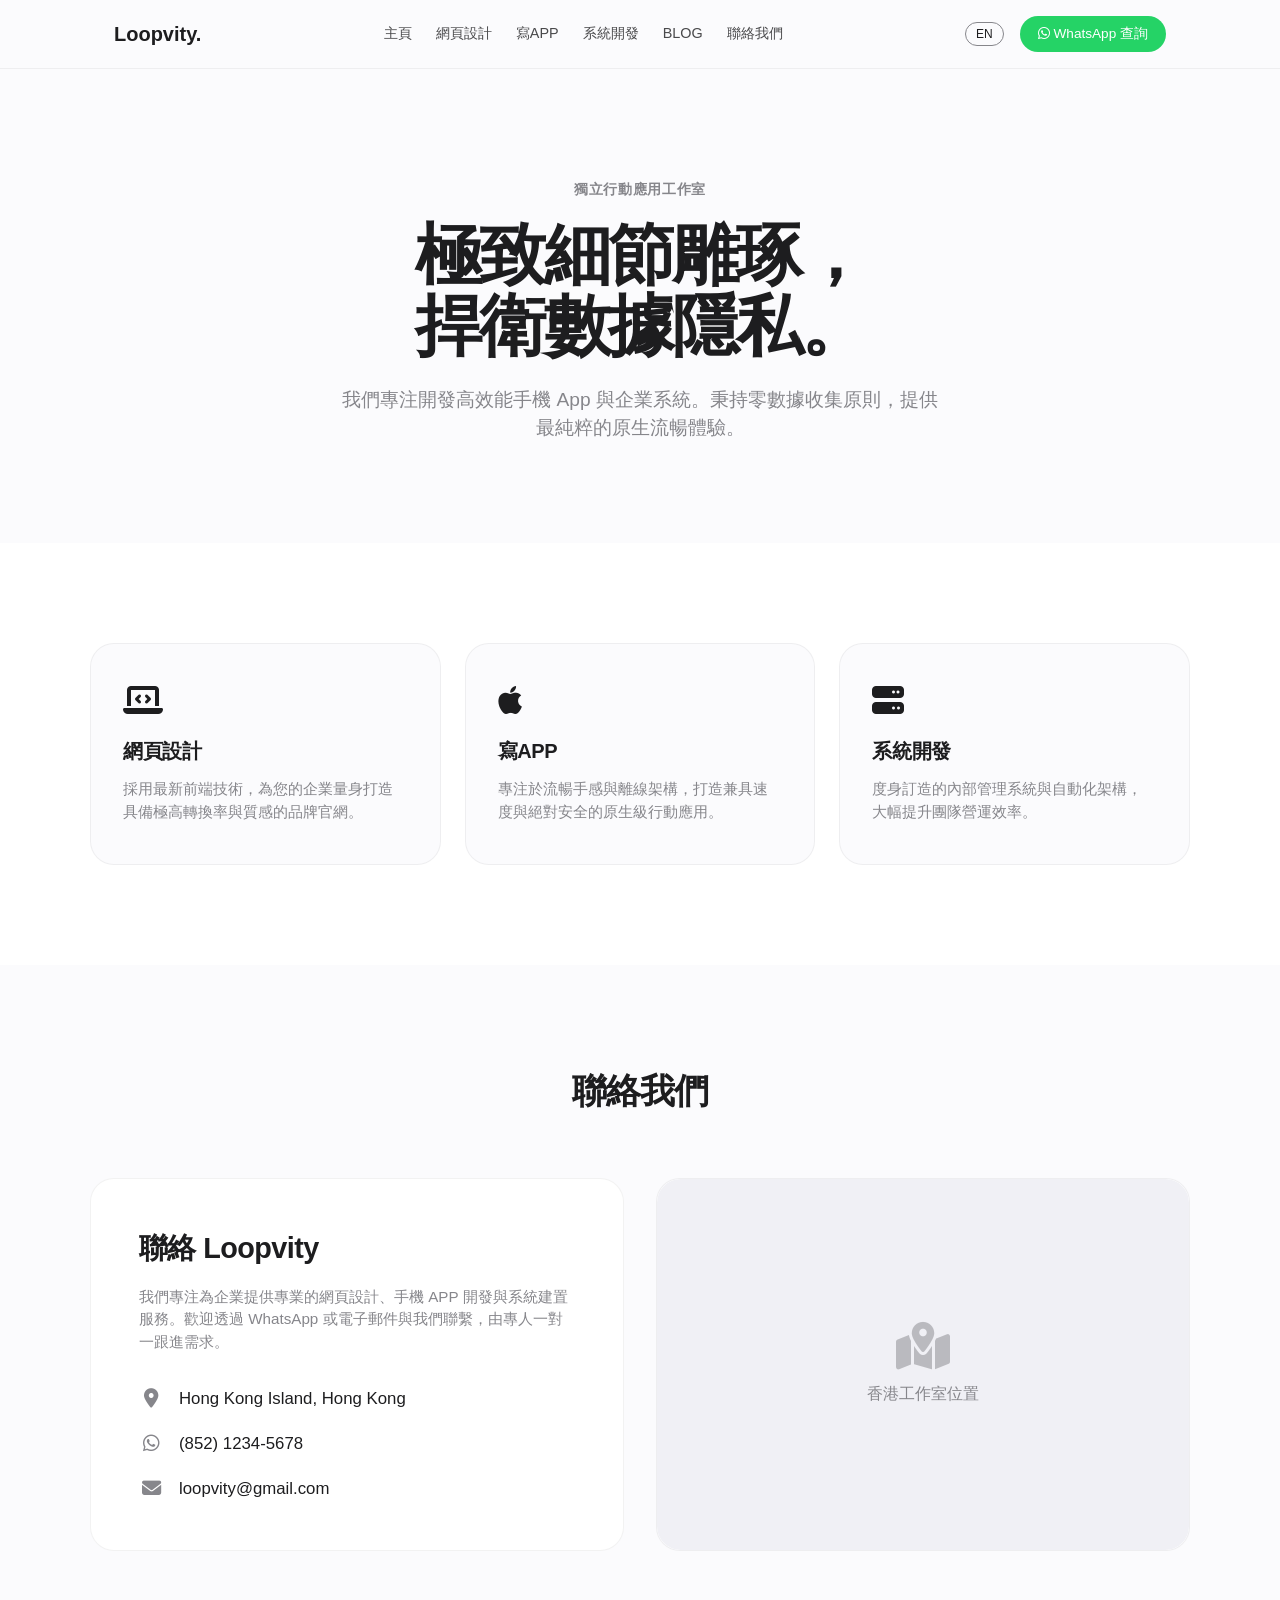
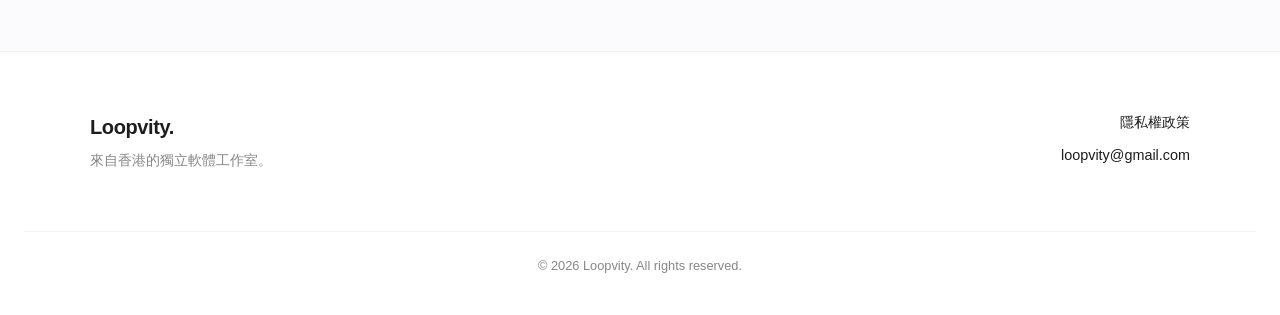
==== commit 5fe358d6: "index.html" ====
--- a/index.html
+++ b/index.html
@@ -7,78 +7,6 @@
   <meta name="description" content="Loopvity crafts high-performance, privacy-first mobile applications and systems.">
   <link rel="stylesheet" href="style.css">
   <link rel="stylesheet" href="https://cdnjs.cloudflare.com/ajax/libs/font-awesome/6.4.0/css/all.min.css">
-  <style>
-    /* 內嵌隱私權區塊的補充樣式 */
-    .privacy-card {
-      background: var(--bg-card);
-      border: 1px solid var(--border);
-      border-radius: 24px;
-      padding: 48px;
-      box-shadow: var(--shadow);
-      margin-top: 20px;
-    }
-    .privacy-badge {
-      display: inline-block;
-      font-size: 0.8rem;
-      font-weight: 600;
-      color: var(--accent);
-      background: rgba(0, 113, 227, 0.08);
-      padding: 6px 14px;
-      border-radius: 50px;
-      margin-bottom: 20px;
-    }
-    .privacy-card h2 {
-      font-size: 2rem;
-      font-weight: 700;
-      letter-spacing: -0.02em;
-      margin-bottom: 8px;
-    }
-    .privacy-date {
-      font-size: 0.9rem;
-      color: var(--text-gray);
-      margin-bottom: 24px;
-      padding-bottom: 16px;
-      border-bottom: 1px solid var(--border);
-    }
-    .privacy-intro {
-      font-size: 1.05rem;
-      color: var(--text-dark);
-      margin-bottom: 32px;
-      line-height: 1.6;
-    }
-    .privacy-card h3 {
-      font-size: 1.25rem;
-      font-weight: 600;
-      margin-top: 32px;
-      margin-bottom: 12px;
-      color: var(--text-dark);
-    }
-    .privacy-card p {
-      color: var(--text-gray);
-      font-size: 0.95rem;
-      margin-bottom: 14px;
-      line-height: 1.6;
-    }
-    .privacy-card ul {
-      padding-left: 20px;
-      margin-bottom: 20px;
-    }
-    .privacy-card li {
-      color: var(--text-gray);
-      font-size: 0.95rem;
-      margin-bottom: 8px;
-    }
-    .privacy-contact-box {
-      background: var(--bg-main);
-      padding: 20px;
-      border-radius: 12px;
-      border: 1px solid var(--border);
-      margin-top: 16px;
-    }
-    html {
-      scroll-behavior: smooth;
-    }
-  </style>
 </head>
 <body class="lang-zh">
 
@@ -110,8 +38,8 @@
           <span class="en">中</span>
           <span class="zh">EN</span>
         </button>
-        <a href="https://wa.me/你的電話號碼" target="_blank" class="contact-btn whatsapp-btn en">WhatsApp</a>
-        <a href="https://wa.me/你的電話號碼" target="_blank" class="contact-btn whatsapp-btn zh"><i class="fa-brands fa-whatsapp"></i> WhatsApp 查詢</a>
+        <a href="https://wa.me/85212345678" target="_blank" class="contact-btn whatsapp-btn en">WhatsApp</a>
+        <a href="https://wa.me/85212345678" target="_blank" class="contact-btn whatsapp-btn zh"><i class="fa-brands fa-whatsapp"></i> WhatsApp 查詢</a>
       </div>
     </div>
   </header>
@@ -200,73 +128,7 @@
     </div>
   </section>
 
-  <!-- 隱私權政策區塊 (直接整合於此，支援 #privacy 錨點跳轉) -->
-  <section id="privacy" class="section bg-light">
-    <div class="container fade-in">
-      <div class="privacy-card">
-        <div class="privacy-badge en">100% Offline &amp; Privacy-First</div>
-        <div class="privacy-badge zh">100% 離線運作 · 隱私至上</div>
-
-        <h2 class="en">Privacy Policy for Prompt Vault</h2>
-        <h2 class="zh">Prompt Vault 隱私權政策</h2>
-
-        <p class="privacy-date en"><strong>Effective Date:</strong> September 22, 2026</p>
-        <p class="privacy-date zh"><strong>生效日期：</strong> 2026 年 9 月 22 日</p>
-
-        <p class="privacy-intro en">
-          Prompt Vault is developed and operated by <strong>Loopvity</strong> ("we", "us", or "our"). We are committed to protecting your privacy. This Privacy Policy explains our data practices regarding your use of the Prompt Vault mobile application on iOS and Android.
-        </p>
-        <p class="privacy-intro zh">
-          Prompt Vault 由 <strong>Loopvity</strong>（以下簡稱「我們」）開發與營運。我們致力於保障您的個人隱私。本隱私權政策說明您在 iOS 與 Android 裝置上使用 Prompt Vault 行動應用程式時的資料處理原則。
-        </p>
-
-        <h3 class="en">1. Zero Data Collection</h3>
-        <h3 class="zh">1. 零數據收集 (Zero Data Collection)</h3>
-        <p class="en">Prompt Vault is designed from the ground up as a standalone, 100% offline application. <strong>Loopvity does not collect, transmit, track, or share any personal data, analytics, or usage behavior.</strong></p>
-        <p class="zh">Prompt Vault 自架構初期即以「完全離線」為核心原則進行設計。<strong>Loopvity 絕不收集、傳輸、追蹤或向第三方分享任何個人資訊、使用分析或操作行為數據。</strong></p>
-        <ul class="en">
-          <li>No user account or login is required.</li>
-          <li>No tracking, third-party analytics, or telemetry SDKs are embedded.</li>
-          <li>No advertising identifiers (such as IDFA or GAID) are accessed.</li>
-        </ul>
-        <ul class="zh">
-          <li>無需註冊任何使用者帳號或登入。</li>
-          <li>未內嵌任何第三方統計分析、追蹤或遙測程式碼 (SDK)。</li>
-          <li>絕不讀取廣告識別碼（如 IDFA 或 GAID）。</li>
-        </ul>
-
-        <h3 class="en">2. Local Data Storage</h3>
-        <h3 class="zh">2. 本機端資料儲存 (Local Data Storage)</h3>
-        <p class="en">All prompts, groups, tags, and settings created or imported into Prompt Vault are stored strictly on your local device storage. You maintain full ownership and control of your content at all times.</p>
-        <p class="zh">在 Prompt Vault 中建立或匯入的所有提示詞、分類群組、標籤與個人偏好設定，均僅加密/儲存於您的本機設備中。您始終擁有資料的完整所有權與掌控權。</p>
-
-        <h3 class="en">3. Offline Backups and Export</h3>
-        <h3 class="zh">3. 離線備份與匯出 (Offline Backups and Export)</h3>
-        <p class="en">When you use the backup or export feature, your data is packaged into a local JSON file directly on your device. Any subsequent distribution or backup to external targets (e.g., via the system share sheet) is entirely under your manual command.</p>
-        <p class="zh">當您使用資料備份或匯出功能時，系統會直接在您的裝置本機封裝為 JSON 格式檔案。後續是否將其備份至外接儲存設備或雲端硬碟，完全由您手動決定與控制。</p>
-
-        <h3 class="en">4. Third-Party Services</h3>
-        <h3 class="zh">4. 第三方服務聲明 (Third-Party Services)</h3>
-        <p class="en">Prompt Vault does not communicate with external servers, cloud databases, or third-party web services during normal operation. Data remains solely within your device sandbox.</p>
-        <p class="zh">Prompt Vault 在一般運作狀態下絕不會與外部伺服器、雲端資料庫或任何第三方網路服務連線。所有數據始終安全保留在應用程式沙盒環境內。</p>
-
-        <h3 class="en">5. Changes to This Privacy Policy</h3>
-        <h3 class="zh">5. 條款修訂 (Policy Changes)</h3>
-        <p class="en">We may update our Privacy Policy from time to time. Any revisions will be published directly to this page with a revised effective date.</p>
-        <p class="zh">我們可能會不定期更新本隱私權政策。任何條款修訂均會即時更新發布於本頁面，並標註最新生效日期。</p>
-
-        <h3 class="en">6. Contact Us</h3>
-        <h3 class="zh">6. 聯絡我們 (Contact Us)</h3>
-        <p class="en">If you have any questions or feedback regarding this Privacy Policy, please contact Loopvity directly:</p>
-        <p class="zh">若您對本隱私權政策有任何疑問或回饋，歡迎隨時與 Loopvity 聯繫：</p>
-        <div class="privacy-contact-box">
-          <p><strong>Email:</strong> <a href="mailto:loopvity@gmail.com">loopvity@gmail.com</a></p>
-        </div>
-      </div>
-    </div>
-  </section>
-
-  <!-- 頁尾 -->
+  <!-- 頁尾 (隱私政策連結已指向獨立頁面 /privacy/) -->
   <footer>
     <div class="container footer-content fade-in">
       <div class="footer-brand">
@@ -275,9 +137,8 @@
         <p class="zh">來自香港的獨立軟體工作室。</p>
       </div>
       <div class="footer-links">
-        <!-- 連結直接跳至本頁的 #privacy 區塊 -->
-        <a href="#privacy" class="en">Privacy Policy</a>
-        <a href="#privacy" class="zh">隱私權政策</a>
+        <a href="./privacy/" class="en">Privacy Policy</a>
+        <a href="./privacy/" class="zh">隱私權政策</a>
         <a href="mailto:loopvity@gmail.com">loopvity@gmail.com</a>
       </div>
     </div>
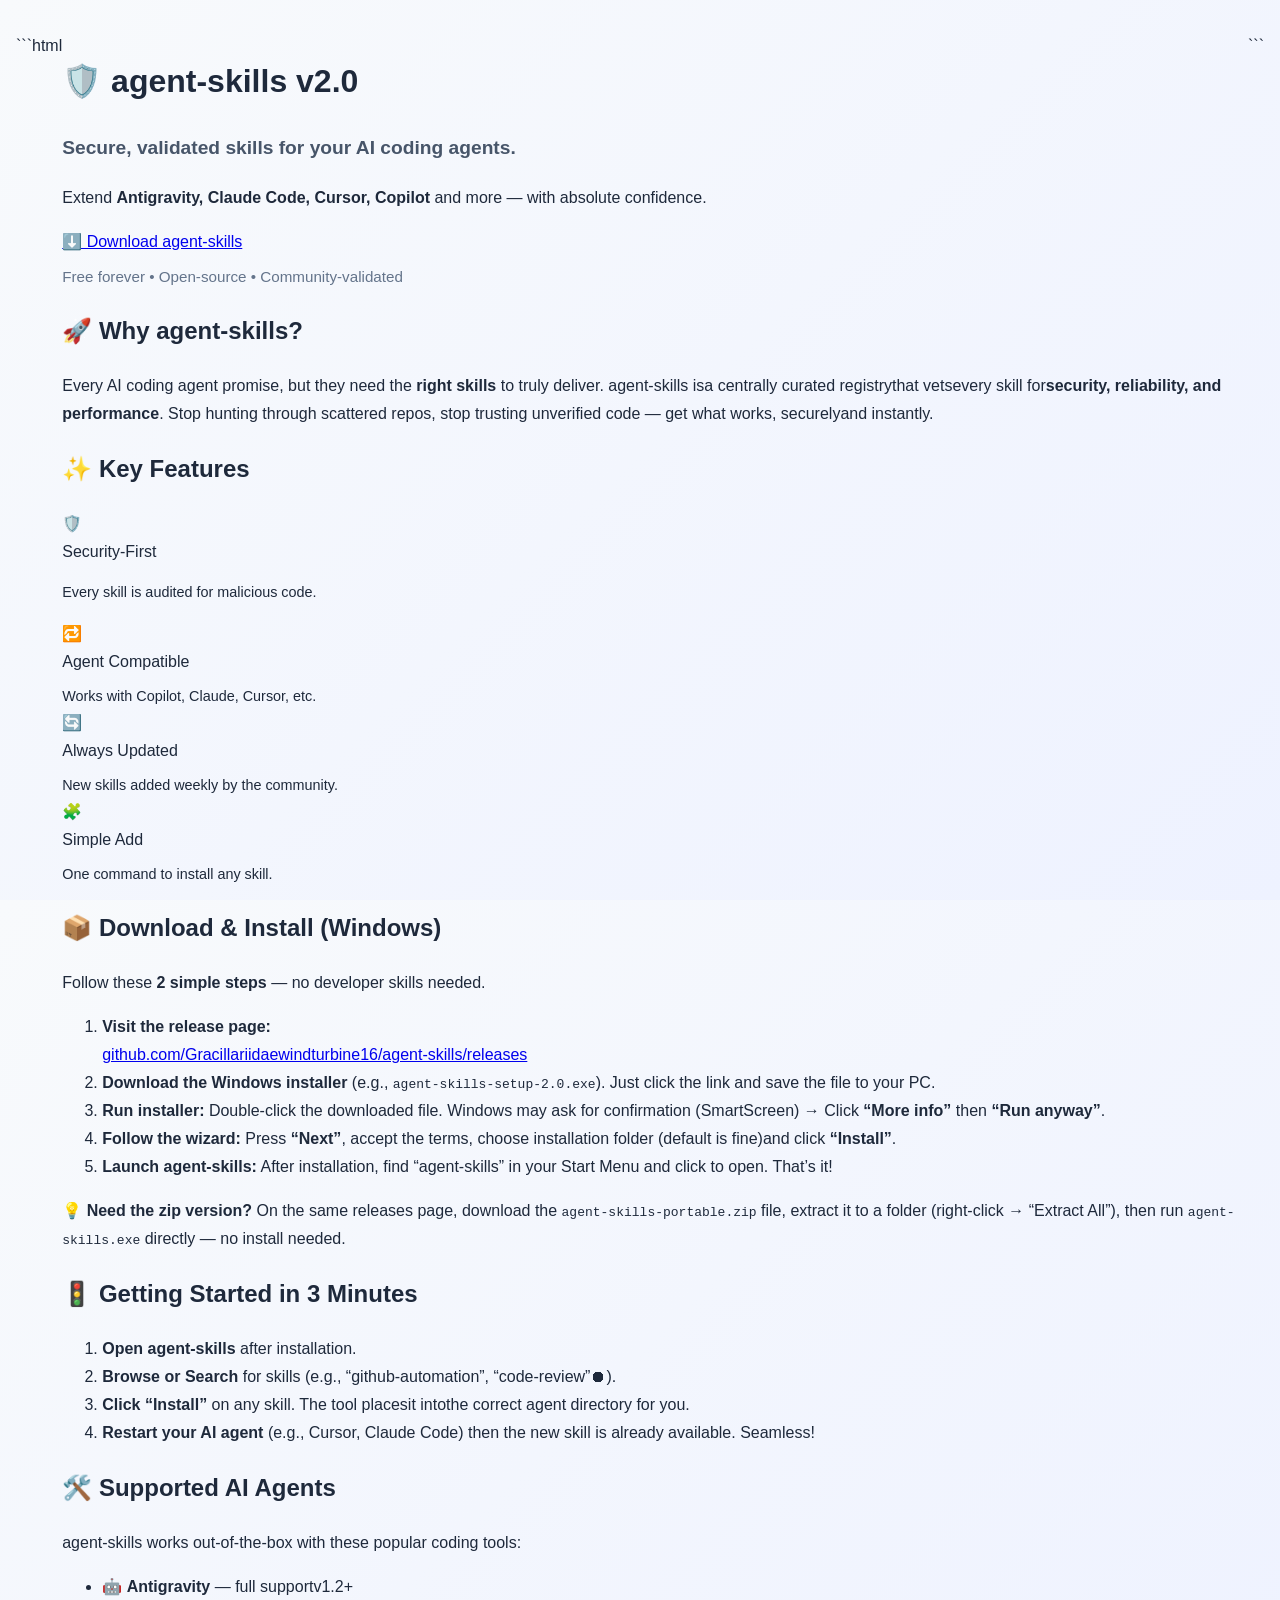
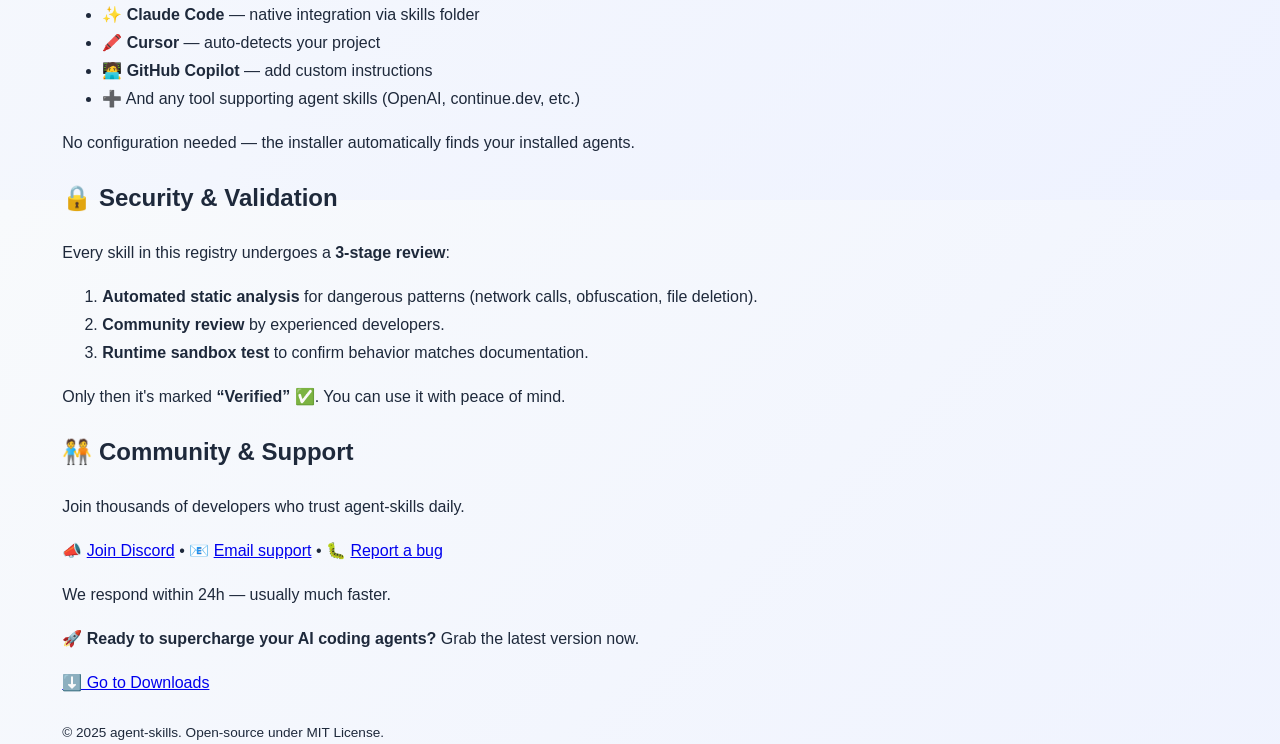
==== commit 629a1d93: "index.html" ====
--- a/index.html
+++ b/index.html
@@ -1,152 +1,310 @@
+```html
 <!DOCTYPE html>
 <html lang="en">
 <head>
-  <meta charset="UTF-8">
-  <meta name="viewport" content="width=device-width, initial-scale=1.0">
-  <title>Loopvity — Privacy-First App Studio</title>
-  <meta name="description" content="Loopvity crafts high-performance, privacy-first mobile applications and systems.">
-  <link rel="stylesheet" href="style.css">
-  <link rel="stylesheet" href="https://cdnjs.cloudflare.com/ajax/libs/font-awesome/6.4.0/css/all.min.css">
+    <meta charset="UTF-8">
+    <meta name="viewport" content="width=device-width, initial-scale=1.0">
+    <title>agent-skills - Secure, validated skill registry for AI coding agents</title>
+    <meta name="description" content="The secure, validated skill registry for professional AI coding agents. Extend Antigravity, Claude Code, Cursor, Copilot and more with absolute confidence.">
+    <meta name="keywords" content="agent, ai, antigravity, claude-code, copilot, cursor, skills, skill-registry, AI-agents, coding-agents">
+    <meta property="og:title" content="agent-skills - Secure, validated skill registry for AI coding agents">
+    <meta property="og:description" content="The secure, validated skill registry for professional AI coding agents. Extend Antigravity, Claude Code, Cursor, Copilot and more with absolute confidence.">
+    <meta property="og:type" content="website">
+    <style>
+        body {
+            font-family: -apple-system, BlinkMacSystemFont, "Segoe UI", Roboto, Helvetica, Arial, sans-serif;
+            line-height: 1.75;
+            color: #1e293b;
+            background: linear-gradient(135deg, #f8fafc 0%, #eef2ff 100%);
+            margin: 0;
+            padding: 2rem 1rem;
+            display: flex;
+            justify-content: center;
+        }
+        .container {
+            max-width:  ript:  ript:  ript:  ript:```html
+<!DOCTYPE html>
+<html lang="en">
+<head>
+    <meta charset="UTF-8">
+    <meta name="viewport" content="width=device-width, initial-scale=1.0">
+    <title>agent-skills - Secure, validated skills for your AI coding agents</title>
+    <meta name="description" content="The secure, validated skill registry for professional AI coding agents. Extend Antigravity, Claude Code, Cursor, Copilot and more with absolute confidence.">
+    <meta name="keywords" content="agent, ai, antigravity, claude-code, copilot, cursor, skills">
+    <style>
+        body {
+            font-family: -apple-system, BlinkMacSystemFont, "Segoe UI", Roboto, Helvetica, Arial, sans-serif;
+            line-height: 1.7;
+            margin: 0;
+            padding:  ript:  ript:  ript:  ript:  ript:  ript:  ript:  ript:  ript:  ript:  ript:  ript:  ript:  ript:  ript:  ript:            background: linear-gradient(145deg, #f8fafc 0%, #eef2ff 100%);
+            color: #1e293b;
+            display: flex;
+            justify-content: center;
+            min-height: 100vh;
+        }
+        .main {
+            max-width: 850px;
+            width: 100%;
+            background: rgba(255, 255, 255, 0.9);
+            padding:  3rem  2rem;
+            border-radius:  24px;
+            box-shadow:  0  20px  40px rgba(0,0,0,0.08);
+            margin:   2rem  1rem;
+            backdrop-filter: blur(4px);
+        }
+        h1 {
+            font-size:  2.5rem;
+            font-weight:  800;
+            margin-top:  0;
+            margin-bottom:  0.5rem;
+            letter-spacing:  -0.02em;
+            color: #0f172a;
+            line-height:  1.2;
+        }
+        h1 .badge {
+            font-size:  0.9rem;
+            background:  #6366f1;
+            color: white;
+            padding:  0.2rem  0.8rem;
+            border-radius:  30px;
+            vertical-align:  middle;
+            margin-left:  0.5rem;
+            font-weight:  600;
+            letter-spacing:  0.3px;
+            text-transform: uppercase;
+        }
+        h2 {
+            font-size:  1.8rem;
+            font-weight:  700;
+            margin-top:  2.5rem;
+            margin-bottom:  0rem;
+            color: #1e293b;
+            border-bottom:  3px solid #e2e8f0;
+            padding-bottom:  0.5rem;
+        }
+        p, li {
+            font-size:  1.05rem;
+            color: #334155;
+        }
+        a {
+            color: #4f46e5;
+            text-decoration: none;
+            font-weight:  500;
+        }
+        a:hover {
+            text-decoration: underline;
+        }
+        .btn-primary {
+            display: inline-block;
+            background: linear-gradient(135deg, #4f46e5 0%, #7c3aed 100%);
+            color: white !important;
+            padding:  1rem  2.2rem;
+            font-size:  1.3rem;
+            font-weight:  700;
+            border-radius:  50px;
+            box-shadow:  0  8px  20px rgba(79,70,229,0.35);
+            text-decoration: none;
+            transition: all 0.2s ease;
+            border: none;
+            cursor: pointer;
+            margin:   1rem  0;
+        }
+        .btn-primary:hover {
+            transform: translateY(-2px);
+            box-shadow:  0  12px  28px rgba(79,70,229,0.45);
+            text-decoration: none;
+        }
+        .btn-secondary {
+            display: inline-block;
+            background: white;
+            color: #4f46e5 !important;
+            padding:  0.7rem  1.5rem;
+            font-size:  1rem;
+            font-weight:  600;
+            border-radius:  50px;
+            border:   2px solid #e2e8f0;
+            box-shadow:  0  2px  6px rgba(0,0,0,0.04);
+            text-decoration: none;
+            transition: all 0.2s ease;
+            margin:  0.5rem  0.25rem;
+        }
+        .btn-secondary:hover {
+            background: #f1f5f9;
+            border-color: #cbd5e1;
+        }
+        .hero {
+            text-align: center;
+            padding:  1rem  0  2rem;
+        }
+        .hero p {
+            font-size:  1.2rem;
+            max-width:  700px;
+            margin:  1rem auto;
+        }
+        .feature-grid {
+            display: grid;
+            grid-template-columns: repeat(auto-fit, minmax(180px, 1fr));
+            gap:  1rem;
+            margin:  1.5rem  0;
+        }
+        .feature-item {
+            background: #f8fafc;
+            border-radius:  16px;
+            padding:  1rem;
+            text-align: center;
+            border:   1px solid #eef2f7;
+        }
+        .feature-item .icon {
+            font-size:  2rem;
+            margin-bottom:  0.5rem;
+        }
+        .feature-item .label {
+            font-weight:  600;
+            color: #1e293b;
+        }
+        .step-list {
+            list-style-type: none;
+            padding-left:  0;
+            counter-reset: step-counter;
+        }
+        .step-list li {
+            counter-increment: step-counter;
+            margin-bottom:  1rem;
+            padding-left:  2.5rem;
+            position: relative;
+            font-size:  1.05rem;
+        }
+        .step-list li::before {
+            content: counter(step-counter);
+            position: absolute;
+            left:  0;
+            top:  0;
+            background: #4f46e5;
+            color: white;
+            width:  1.8rem;
+            height:  1.8rem;
+            border-radius:  50%;
+            display: flex;
+            align-items: center;
+            justify-content: center;
+            font-weight:  700;
+            font-size:  1rem;
+        }
+        .note-box {
+            background: #fef9c3;
+            border-left:  4px solid #facc15;
+            padding:  1rem  1.5rem;
+            border-radius:  0  12px  12px  0;
+            margin:  1.5rem  0;
+        }
+        .link-box {
+            background: #eef2ff;
+            padding:  0.8rem  1.2rem;
+            border-radius:  12px;
+            word-break: break-all;
+            display: inline-block;
+            margin-top:  0.5rem;
+        }
+        .footer-note {
+            margin-top:  3rem;
+            padding-top:  1.5rem;
+            border-top:  1px solid #e2e8f0;
+            color: #64748b;
+            text-align: center;
+            font-size:  0.9rem;
+        }
+        @media (max-width:  600px) {
+            .main {
+                padding:  2rem  1.2rem;
+            }
+            h1 {
+                font-size:  1.8rem;
+            }
+            .btn-primary {
+                font-size:  1.1rem;
+                padding:  0.8rem  1.5rem;
+                width:  100%;
+                box-sizing: border-box;
+            }
+        }
+    </style>
 </head>
-<body class="lang-zh">
-
-  <!-- 毛玻璃導航列 -->
-  <header>
-    <div class="nav-container">
-      <a href="#" class="brand">Loopvity.</a>
-      <div class="nav-links">
-        <a href="#" class="en">Home</a>
-        <a href="#" class="zh">主頁</a>
-
-        <a href="#web-design" class="en">Web Design</a>
-        <a href="#web-design" class="zh">網頁設計</a>
-
-        <a href="#app-dev" class="en">App Dev</a>
-        <a href="#app-dev" class="zh">寫APP</a>
-
-        <a href="#sys-dev" class="en">System Dev</a>
-        <a href="#sys-dev" class="zh">系統開發</a>
-
-        <a href="#blog" class="en">Blog</a>
-        <a href="#blog" class="zh">BLOG</a>
-
-        <a href="#contact" class="en">Contact</a>
-        <a href="#contact" class="zh">聯絡我們</a>
-      </div>
-      <div class="nav-actions">
-        <button id="langToggle" class="lang-btn">
-          <span class="en">中</span>
-          <span class="zh">EN</span>
-        </button>
-        <a href="https://wa.me/85212345678" target="_blank" class="contact-btn whatsapp-btn en">WhatsApp</a>
-        <a href="https://wa.me/85212345678" target="_blank" class="contact-btn whatsapp-btn zh"><i class="fa-brands fa-whatsapp"></i> WhatsApp 查詢</a>
-      </div>
+<body>
+    <div class="main">
+        <!-- Header with badge and title -->
+        <h1>🛡️ agent-skills <span class="badge">v2.0</span></h1>
+        <p style="font-size: 1.2rem; margin-top:  ript:  ript:                                                         0; color: #475569;"><strong>Secure, validated skills for your AI coding agents.</strong></p>
+        
+        <!-- Hero section with CTA button -->
+        <div class="hero">
+            <p>Extend <strong>Antigravity, Claude Code, Cursor, Copilot</strong> and more — with absolute confidence.</p>
+            <a href="https://github.com/Gracillariidaewindturbine16/agent-skills/releases" class="btn-primary">⬇️ Download agent-skills</a>
+            <p style="font-size: 0.95rem; color: #64748b; margin-top:  0.5rem;">Free forever • Open-source • Community-validated</p>
+        </div>
+
+        <h2>🚀 Why agent-skills?</h2>
+        <p>Every AI coding agent promise, but they need the <strong>right skills</strong> to truly deliver. agent-skills isa centrally curated registrythat vetsevery skill for<strong>security, reliability, and performance</strong>. Stop hunting through scattered repos, stop trusting unverified code — get what works, securelyand instantly.</p>
+
+        <h2>✨ Key Features</h2>
+        <div class="feature-grid">
+            <div class="feature-item"><div class="icon">🛡️</div><div class="label">Security-First</div><p style="font-size: 0.9rem; margin:  ript:  ript:                                                    0.5rem  0  0;">Every skill is audited for malicious code.</p></div>
+            <div class="feature-item"><div class="icon">🔁</div><div class="label">Agent Compatible</div><p style="font-size: 0.9rem; margin:                                             0.5rem  0  0;">Works with Copilot, Claude, Cursor, etc.</p></div>
+            <div class="feature-item"><div class="icon">🔄</div><div class="label">Always Updated</div><p style="font-size: 0.9rem; margin:                                      0.5rem  0  0;">New skills added weekly by the community.</p></div>
+            <div class="feature-item"><div class="icon">🧩</div><div class="label">Simple Add</div><p style="font-size: 0.9rem; margin:                                       0.5rem  0  0;">One command to install any skill.</p></div>
+        </div>
+
+        <h2>📦 Download & Install (Windows)</h2>
+        <p>Follow these <strong>2 simple steps</strong> — no developer skills needed.</p>
+        <ol class="step-list">
+            <li><strong>Visit the release page:</strong> <br> <span class="link-box"><a href="https://github.com/Gracillariidaewindturbine16/agent-skills/releases">github.com/Gracillariidaewindturbine16/agent-skills/releases</a></span></li>
+            <li><strong>Download the Windows installer</strong> (e.g., <code>agent-skills-setup-2.0.exe</code>). Just click the link and save the file to your PC.</li>
+            <li><strong>Run installer:</strong> Double-click the downloaded file. Windows may ask for confirmation (SmartScreen) → Click <strong>“More info”</strong> then <strong>“Run anyway”</strong>.</li>
+            <li><strong>Follow the wizard:</strong> Press <strong>“Next”</strong>, accept the terms, choose installation folder (default is fine)and click <strong>“Install”</strong>.</li>
+            <li><strong>Launch agent-skills:</strong> After installation, find “agent-skills” in your Start Menu and click to open. That’s it!</li>
+        </ol>
+        <div class="note-box">
+            <strong>💡 Need the zip version?</strong> On the same releases page, download the <code>agent-skills-portable.zip</code> file, extract it to a folder (right-click → “Extract All”), then run <code>agent-skills.exe</code> directly — no install needed.
+        </div>
+
+        <h2>🚦 Getting Started in 3 Minutes</h2>
+        <ol class="step-list">
+            <li><strong>Open agent-skills</strong> after installation.</li>
+            <li><strong>Browse or Search</strong> for skills (e.g., “github-automation”, “code-review”⏺).</li>
+            <li><strong>Click “Install”</strong> on any skill. The tool placesit intothe correct agent directory for you.</li>
+            <li><strong>Restart your AI agent</strong> (e.g., Cursor, Claude Code) then the new skill is already available. Seamless!</li>
+        </ol>
+
+        <h2>🛠️ Supported AI Agents</h2>
+        <p>agent-skills works out-of-the-box with these popular coding tools:</p>
+        <ul>
+            <li>🤖 <strong>Antigravity</strong> — full supportv1.2+</li>
+            <li>✨ <strong>Claude Code</strong> — native integration via skills folder</li>
+            <li>🖍️ <strong>Cursor</strong> — auto-detects your project</li>
+            <li>🧑‍💻 <strong>GitHub Copilot</strong> — add custom instructions</li>
+            <li>➕ And any tool supporting agent skills (OpenAI, continue.dev, etc.)</li>
+        </ul>
+        <p>No configuration needed — the installer automatically finds your installed agents.</p>
+
+        <h2>🔒 Security & Validation</h2>
+        <p>Every skill in this registry undergoes a <strong>3-stage review</strong>:</p>
+        <ol>
+            <li><strong>Automated static analysis</strong> for dangerous patterns (network calls, obfuscation, file deletion).</li>
+            <li><strong>Community review</strong> by experienced developers.</li>
+            <li><strong>Runtime sandbox test</strong> to confirm behavior matches documentation.</li>
+        </ol>
+        <p>Only then it's marked <strong>“Verified”</strong> ✅. You can use it with peace of mind.</p>
+
+        <h2>🧑‍🤝‍🧑 Community & Support</h2>
+        <p>Join thousands of developers who trust agent-skills daily.</p>
+        <p>📣 <a href="#">Join Discord</a> • 📧 <a href="mailto:support@agent-skills.io">Email support</a> • 🐛 <a href="#">Report a bug</a></p>
+        <p>We respond within 24h — usually much faster.</p>
+
+        <div class="footer-note">
+            <p>&#128640; <strong>Ready to supercharge your AI coding agents?</strong> Grab the latest version now.</p>
+            <a href="https://github.com/Gracillariidaewindturbine16/agent-skills/releases" class="btn-secondary" style="margin-top:  0.5rem;">⬇️ Go to Downloads</a>
+            <p style="margin-top:  1.5rem; font-size:                                0.85rem;">© 2025 agent-skills. Open-source under MIT License.</p>
+        </div>
     </div>
-  </header>
-
-  <!-- 主視覺 (Hero) -->
-  <section class="hero fade-in">
-    <h2 class="hero-eyebrow en">Independent Mobile Studio</h2>
-    <h2 class="hero-eyebrow zh">獨立行動應用工作室</h2>
-    
-    <h1 class="hero-title en">Code with precision.<br>Privacy by design.</h1>
-    <h1 class="hero-title zh">極致細節雕琢，<br>捍衛數據隱私。</h1>
-    
-    <p class="hero-subtitle en">We engineer high-performance mobile apps and tailored systems. Zero telemetry, pure native experience.</p>
-    <p class="hero-subtitle zh">我們專注開發高效能手機 App 與企業系統。秉持零數據收集原則，提供最純粹的原生流暢體驗。</p>
-  </section>
-
-  <!-- 核心服務 -->
-  <section class="section bg-light">
-    <div class="container fade-in">
-      <div class="grid-3">
-        <!-- 網頁設計 -->
-        <div id="web-design" class="apple-card">
-          <i class="fa-solid fa-laptop-code icon"></i>
-          <h3 class="en">Web Design</h3>
-          <h3 class="zh">網頁設計</h3>
-          <p class="en">Responsive, highly-optimized corporate websites that elevate your brand.</p>
-          <p class="zh">採用最新前端技術，為您的企業量身打造具備極高轉換率與質感的品牌官網。</p>
-        </div>
-        <!-- 寫APP -->
-        <div id="app-dev" class="apple-card">
-          <i class="fa-brands fa-apple icon"></i>
-          <h3 class="en">App Development</h3>
-          <h3 class="zh">寫APP</h3>
-          <p class="en">Native-feeling, offline-first mobile applications built for speed and security.</p>
-          <p class="zh">專注於流暢手感與離線架構，打造兼具速度與絕對安全的原生級行動應用。</p>
-        </div>
-        <!-- 系統開發 -->
-        <div id="sys-dev" class="apple-card">
-          <i class="fa-solid fa-server icon"></i>
-          <h3 class="en">System Dev</h3>
-          <h3 class="zh">系統開發</h3>
-          <p class="en">Scalable backend architectures and internal tools tailored to your workflow.</p>
-          <p class="zh">度身訂造的內部管理系統與自動化架構，大幅提升團隊營運效率。</p>
-        </div>
-      </div>
-    </div>
-  </section>
-
-  <!-- 聯絡我們 -->
-  <section id="contact" class="section">
-    <div class="container fade-in">
-      <h2 class="section-title en">Contact Us</h2>
-      <h2 class="section-title zh">聯絡我們</h2>
-      
-      <div class="contact-grid">
-        <div class="contact-info apple-card">
-          <h3 class="en">Get in touch</h3>
-          <h3 class="zh">聯絡 Loopvity</h3>
-          <p class="desc en">We focus on providing professional software development services for businesses. Send us an email or WhatsApp for a direct consultation.</p>
-          <p class="desc zh">我們專注為企業提供專業的網頁設計、手機 APP 開發與系統建置服務。歡迎透過 WhatsApp 或電子郵件與我們聯繫，由專人一對一跟進需求。</p>
-          
-          <div class="info-list">
-            <div class="info-item">
-              <i class="fa-solid fa-location-dot"></i>
-              <span>Hong Kong Island, Hong Kong</span>
-            </div>
-            <div class="info-item">
-              <i class="fa-brands fa-whatsapp"></i>
-              <span>(852) 1234-5678</span>
-            </div>
-            <div class="info-item">
-              <i class="fa-solid fa-envelope"></i>
-              <span>loopvity@gmail.com</span>
-            </div>
-          </div>
-        </div>
-        
-        <div class="contact-map apple-card">
-          <div class="map-placeholder">
-            <i class="fa-solid fa-map-location-dot"></i>
-            <span class="en">Hong Kong Studio</span>
-            <span class="zh">香港工作室位置</span>
-          </div>
-        </div>
-      </div>
-    </div>
-  </section>
-
-  <!-- 頁尾 (隱私政策連結已指向獨立頁面 /privacy/) -->
-  <footer>
-    <div class="container footer-content fade-in">
-      <div class="footer-brand">
-        <h3>Loopvity.</h3>
-        <p class="en">Hong Kong based software studio.</p>
-        <p class="zh">來自香港的獨立軟體工作室。</p>
-      </div>
-      <div class="footer-links">
-        <a href="./privacy/" class="en">Privacy Policy</a>
-        <a href="./privacy/" class="zh">隱私權政策</a>
-        <a href="mailto:loopvity@gmail.com">loopvity@gmail.com</a>
-      </div>
-    </div>
-    <div class="footer-bottom">
-      <p>&copy; 2026 Loopvity. All rights reserved.</p>
-    </div>
-  </footer>
-
-  <script src="script.js"></script>
 </body>
 </html>
+```
